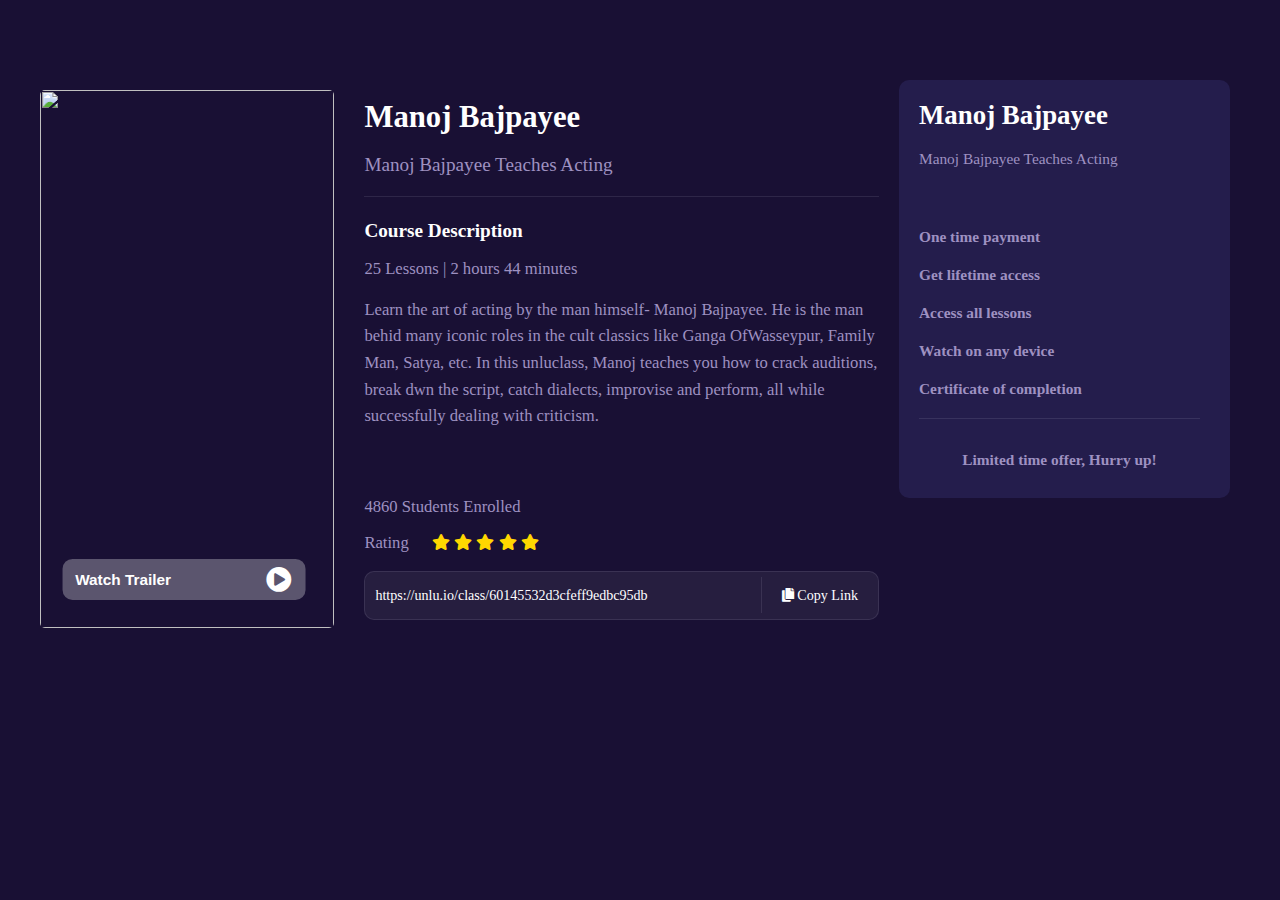
==== unlu.html @ 0d5e17b6 "merged" ====
<!DOCTYPE html>
<html lang="en">
<head>
    <meta charset="UTF-8">
    <meta http-equiv="X-UA-Compatible" content="IE=edge">
    <meta name="viewport" content="width=device-width, initial-scale=1.0">
    <title>Document</title>
    <link rel="stylesheet" href="https://cdnjs.cloudflare.com/ajax/libs/font-awesome/5.15.3/css/all.min.css">
    <link rel="stylesheet" href="./style1.css">
</head>
<body>
    <section class="unlu-main">
        <div class="unlu-container">
            <div class="unlu-img">
                <img src="https://d2sbanhm648peq.cloudfront.net/450x600/thumbnails/s1manojbajpayee01/manoj_bajpayee_class_thumbnail_3-4.jpg" alt="">
                <div class="unlu-btn">
                    <button>Watch Trailer</button>
                    <i class="fas fa-play-circle"></i>
                </div>
            </div>
            <div class="unlu-text">
                <div class="unlu-header">
                    <h1>Manoj Bajpayee</h1>
                    <p>Manoj Bajpayee Teaches Acting</p>
                    <div class="unlu-feat dnone">
                        <div class="feat1">
                            <p>One time payment</p>
                            <p>Get lifetime access</p>
                        </div>
                        <div class="feat1">
                            <p>Access all lessons</p>
                            <p>Certificate of completion</p>
                        </div>
                    </div>
                </div>
                <div class="unlu-course">
                    <div class="unlu-rating dnone">
                        <p>4860 Students Enrolled</p>
                        <p class="rating">Rating 
                            <span>
                                <i class="fas fa-star"></i>
                                <i class="fas fa-star"></i>
                                <i class="fas fa-star"></i>
                                <i class="fas fa-star"></i>
                                <i class="fas fa-star"></i>
                            </span>
                        </p>
                    
                        <div class="unlu-url">
                            <a href="https://unlu.io/class/60145532d3cfeff9edbc95db">Share this course</a>
                            <a>
                            <span><i class="fas fa-copy"></i>
                                <i class="fas fa-share-alt"></i>
                            </span>
                            </a>
                        </div>
                    </div>
                    <div class="course-part">
                        <h3>Course Description</h3>
                        <p class="unlu-less">25 Lessons | 2 hours 44 minutes</p>
                        <p>Learn the art of acting by the man himself- Manoj Bajpayee. He is the man behid many iconic roles in the cult classics like Ganga OfWasseypur, Family Man, Satya, etc. In this unluclass, Manoj teaches you how to crack auditions, break dwn the script, catch dialects, improvise and perform, all while successfully dealing with criticism.</p>
                    </div>
                    <div class="unlu-rating dn">
                        <p>4860 Students Enrolled</p>
                        <p class="rating">Rating 
                            <span>
                                <i class="fas fa-star"></i>
                                <i class="fas fa-star"></i>
                                <i class="fas fa-star"></i>
                                <i class="fas fa-star"></i>
                                <i class="fas fa-star"></i>
                            </span>
                        </p>
                        <div class="unlu-url">
                            <a href="https://unlu.io/class/60145532d3cfeff9edbc95db">https://unlu.io/class/60145532d3cfeff9edbc95db</a>
                            <a>
                            <span><i class="fas fa-copy"></i>
                                Copy Link
                            </span>
                            </a>
                        </div>
                    </div>
                </div>
            </div>
            <div class="side-about dn">
                <div class="side-text">
                    <div class="side-header">
                        <h1>Manoj Bajpayee</h1>
                        <p>Manoj Bajpayee Teaches Acting</p>
                    </div>
                    <div class="unlu-about">
                        <p>One time payment</p>
                        <p>Get lifetime access</p>
                        <p>Access all lessons</p>
                        <p>Watch on any device</p>
                        <p>Certificate of completion</p>
                    </div>
                </div>
                <div class="unlu-offer">
                    <p>Limited time offer, Hurry up!</p>
                </div>
            </div>
        </div>
    </section>
    <script src="https://cdnjs.cloudflare.com/ajax/libs/font-awesome/5.15.3/js/all.min.js"></script>
</body>
</html>
---- style1.css ----
*{
    margin: 0;
    padding: 0;
}

body{
    background-color: #191034;
    color: #9e91c1;
}

.unlu-container{
    display: flex;
    flex-grow: 1;
    flex-basis: 0;
    padding: 80px 30px;
}

.unlu-img img{
    width: 23vw;
    height: 42vw;
    object-fit: cover;
    border-radius: 5px;
}

.unlu-img{
    padding: 10px 30px 10px 10px;
    position: relative;
    align-items: center;
    justify-content: center;
}

.unlu-text{
    display: flex;
    flex-direction: column;
    padding-top: 20px;
}

.unlu-header{
    padding-bottom: 20px;
    border-bottom: 1px solid rgba(240,234,255,.1);
    margin-bottom: 10px;
}

.unlu-header h1{
    font-size: 2.4vw;
    color: white;
    margin-bottom: 1.5vw;
}

.unlu-header p{
    font-size: 1.5vw;
}

.unlu-course p{
    font-size: 1.3vw;
    margin: 1.1vw 0 .5vw 0;
    line-height: 1.6;
}

.course-part h3{
    margin: 1vw 0 .5vw 0;
    font-size: 1.5vw;
    color: white;
}

.unlu-rating p{
    margin-bottom: -5px;
}

.unlu-rating span{
    margin-left: 1.5vw;
}

.unlu-url{
    color: white;
    font-size: 1.1vw;
    margin-top: 20px;
    background-color: hsla(0,0%,100%,.06);
    border: 1px solid rgba(240,234,255,.1);
    padding: 0 0px 0 10px;
    border-radius: 10px;
    display: flex;
    justify-content: space-between;
}

.unlu-rating{
    margin-top: 5vw;
}

.unlu-rating .fa-star{
    font-size: 1.25vw;
    color: gold;
}

.unlu-url a{
    color: white;
    text-decoration: none;
    margin: 15px 0;
}

.unlu-url span{
    cursor: pointer;
    border-left: 1px solid rgba(240,234,255,.1);
    padding: 10px 20px;
}

.unlu-btn{
    background-color: hsla(0,0%,100%,.29);
    position: absolute;
    top: 78%;
    left: 46%;
    transform: translate(-50%, 100%);
    padding: 0.6vw 1vw;
    border: none;
    width: 65%;
    cursor: pointer;
    border-radius: 10px;
    display: inline-flex;
    justify-content: space-between;
    align-items: center;
}

.unlu-btn button{
    color: white;
    font-weight: 800;
    font-size: 1.2vw;
    background-color: transparent;
    border: none;
}

.unlu-btn .fa-play-circle{
    color: white;
    font-size: 2vw;
}

.dnone{
    display: none;
    
}

.side-about{
    height: fit-content;
    margin: 0 20px ;
    width: 100%;
    background-color: #241d4c;
    padding: 20px 30px 10px 20px;
    border-radius: 10px;
}

.side-header{
    padding-bottom: 20px;
    margin-bottom: 40px;
}

.side-header h1{
    font-size: 2.1vw;
    color: white;
    margin-bottom: 1.5vw;
}

.side-header p{
    font-size: 1.2vw;
}

.unlu-about p{
    margin-bottom: 20px;
    font-size: 1.2vw;
    font-weight: 700;
}

.unlu-about{
    border-bottom: 1px solid rgba(240,234,255,.1);
}

.unlu-offer{
    align-items: center;
    text-align: center;
    margin: 2.5vw 0 1.5vw 0;
    font-size: 1.2vw;
    font-weight: 700;
}

@media screen and (max-width: 700px) {

    .dnone{
        display: block;
    }

    .dn{
        display: none;
    }

    .unlu-container{
        display: flex;
        flex-direction: column;
        align-items: center;
        justify-content: center;
        padding: 80px 0;
    }

    .unlu-img{
        padding: 10px;
    }

    .unlu-img img{
        width: 60vw;
        height: 80vw;
        border-radius: 10px;
        object-fit: cover;
        align-self: center;
    }

    .unlu-text{
        align-items: center;
        justify-content: center;
        text-align: center;
        max-height: none;
        margin-top: -75px;
    }

    .unlu-header h1{
        font-size: 7vw;
        margin-top: 60px;
        color: #fff;
    }

    .unlu-header p{
        font-size: 4vw;
        margin-top: 5px;
    }

    .unlu-header{
        border-bottom: 1px solid rgba(240,234,255,.1);
        width: 100%;
    }

    .unlu-rating{
        align-items: center;
        justify-content: center;
        padding-bottom: 20px;
        border-bottom: 1px solid rgba(240,234,255,.1);
        margin-top: -6px;
    }

    .unlu-rating p{
        font-size: 3.5vw;
        margin-bottom: 3px;
    }

    .unlu-rating span{
        margin-left: 20px;
    }

    .unlu-rating .fa-star{
        font-size: 3.5vw;
        margin-left: 2px;
    }

    .unlu-url{
        align-self: center;
        padding: 0px 0 0 15px;
        font-size: 4vw;
        margin: 10px 20px 0 20px;
    }

    .unlu-url span{
        cursor: pointer;
        border: none;
        color: #9e91c1;
    }

    .unlu-url .fa-copy{
        margin-right: 20px;
    }

    .course-part{
        padding: 20px 40px 20px 30px;
        align-items: center;
        justify-content: center;
        text-align: start;
    }

    .course-part h3{
        font-size: 5vw;
    }

    .course-part p{
        font-size: 3.5vw;
        font-weight: 500;
    }

    .unlu-less{
        padding-bottom: 10px;
    }

    .unlu-btn{
        background-color: hsla(0,0%,100%,.29);
        position: absolute;
        top: 62%;
        left: 50%;
        padding: 4vw 2.5vw;
        border: none;
        width: 80%;
        cursor: pointer;
        border-radius: 10px;
        display: inline-flex;
        justify-content: space-between;
        align-items: center;
    }
    
    .unlu-btn button{
        color: white;
        font-weight: 600;
        font-size: 4vw;
        background-color: transparent;
        border: none;
    }

    .unlu-btn .fa-play-circle{
        font-size: 5.3vw;
    }

    .unlu-feat{
        padding: 6vw 0;
        display: grid;
        grid-template-columns: auto auto;
        width: 100vw;
        justify-content: center;    
    }

    .unlu-feat p{
        color: #fff;
        font-family: CircularStd-Book;
        font-size: 3vw;
        margin: 2vw 3vw;
        display: flex;
    }
    
}
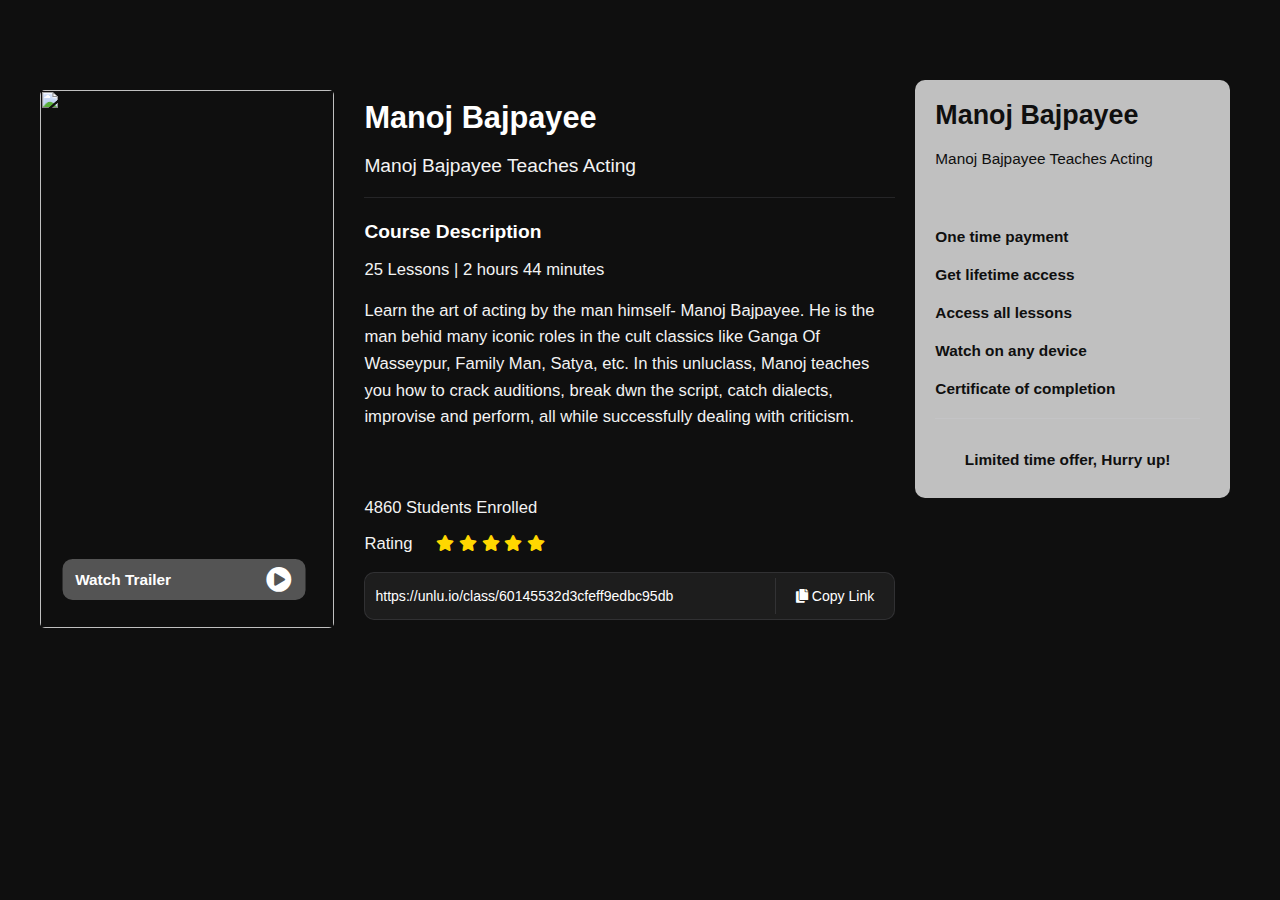
==== commit a84713bb: "Tiny Adjustments to design" ====
--- a/unlu.html
+++ b/unlu.html
@@ -1,107 +1,128 @@
 <!DOCTYPE html>
 <html lang="en">
-<head>
-    <meta charset="UTF-8">
-    <meta http-equiv="X-UA-Compatible" content="IE=edge">
-    <meta name="viewport" content="width=device-width, initial-scale=1.0">
+  <head>
+    <meta charset="UTF-8" />
+    <meta http-equiv="X-UA-Compatible" content="IE=edge" />
+    <meta name="viewport" content="width=device-width, initial-scale=1.0" />
     <title>Document</title>
-    <link rel="stylesheet" href="https://cdnjs.cloudflare.com/ajax/libs/font-awesome/5.15.3/css/all.min.css">
-    <link rel="stylesheet" href="./style1.css">
-</head>
-<body>
+    <link
+      rel="stylesheet"
+      href="https://cdnjs.cloudflare.com/ajax/libs/font-awesome/5.15.3/css/all.min.css"
+    />
+    <link rel="stylesheet" href="./style1.css" />
+  </head>
+  <body>
     <section class="unlu-main">
-        <div class="unlu-container">
-            <div class="unlu-img">
-                <img src="https://d2sbanhm648peq.cloudfront.net/450x600/thumbnails/s1manojbajpayee01/manoj_bajpayee_class_thumbnail_3-4.jpg" alt="">
-                <div class="unlu-btn">
-                    <button>Watch Trailer</button>
-                    <i class="fas fa-play-circle"></i>
-                </div>
+      <div class="unlu-container">
+        <div class="unlu-img">
+          <img
+            src="https://d2sbanhm648peq.cloudfront.net/450x600/thumbnails/s1manojbajpayee01/manoj_bajpayee_class_thumbnail_3-4.jpg"
+            alt=""
+          />
+          <div class="unlu-btn">
+            <button>Watch Trailer</button>
+            <i class="fas fa-play-circle"></i>
+          </div>
+        </div>
+        <div class="unlu-text">
+          <div class="unlu-header">
+            <h1>Manoj Bajpayee</h1>
+            <p>Manoj Bajpayee Teaches Acting</p>
+            <div class="unlu-feat dnone">
+              <div class="feat1">
+                <p>One time payment</p>
+                <p>Get lifetime access</p>
+              </div>
+              <div class="feat1">
+                <p>Access all lessons</p>
+                <p>Certificate of completion</p>
+              </div>
             </div>
-            <div class="unlu-text">
-                <div class="unlu-header">
-                    <h1>Manoj Bajpayee</h1>
-                    <p>Manoj Bajpayee Teaches Acting</p>
-                    <div class="unlu-feat dnone">
-                        <div class="feat1">
-                            <p>One time payment</p>
-                            <p>Get lifetime access</p>
-                        </div>
-                        <div class="feat1">
-                            <p>Access all lessons</p>
-                            <p>Certificate of completion</p>
-                        </div>
-                    </div>
-                </div>
-                <div class="unlu-course">
-                    <div class="unlu-rating dnone">
-                        <p>4860 Students Enrolled</p>
-                        <p class="rating">Rating 
-                            <span>
-                                <i class="fas fa-star"></i>
-                                <i class="fas fa-star"></i>
-                                <i class="fas fa-star"></i>
-                                <i class="fas fa-star"></i>
-                                <i class="fas fa-star"></i>
-                            </span>
-                        </p>
-                    
-                        <div class="unlu-url">
-                            <a href="https://unlu.io/class/60145532d3cfeff9edbc95db">Share this course</a>
-                            <a>
-                            <span><i class="fas fa-copy"></i>
-                                <i class="fas fa-share-alt"></i>
-                            </span>
-                            </a>
-                        </div>
-                    </div>
-                    <div class="course-part">
-                        <h3>Course Description</h3>
-                        <p class="unlu-less">25 Lessons | 2 hours 44 minutes</p>
-                        <p>Learn the art of acting by the man himself- Manoj Bajpayee. He is the man behid many iconic roles in the cult classics like Ganga OfWasseypur, Family Man, Satya, etc. In this unluclass, Manoj teaches you how to crack auditions, break dwn the script, catch dialects, improvise and perform, all while successfully dealing with criticism.</p>
-                    </div>
-                    <div class="unlu-rating dn">
-                        <p>4860 Students Enrolled</p>
-                        <p class="rating">Rating 
-                            <span>
-                                <i class="fas fa-star"></i>
-                                <i class="fas fa-star"></i>
-                                <i class="fas fa-star"></i>
-                                <i class="fas fa-star"></i>
-                                <i class="fas fa-star"></i>
-                            </span>
-                        </p>
-                        <div class="unlu-url">
-                            <a href="https://unlu.io/class/60145532d3cfeff9edbc95db">https://unlu.io/class/60145532d3cfeff9edbc95db</a>
-                            <a>
-                            <span><i class="fas fa-copy"></i>
-                                Copy Link
-                            </span>
-                            </a>
-                        </div>
-                    </div>
-                </div>
+          </div>
+          <div class="unlu-course">
+            <div class="unlu-rating dnone">
+              <p>4860 Students Enrolled</p>
+              <p class="rating">
+                Rating
+                <span>
+                  <i class="fas fa-star"></i>
+                  <i class="fas fa-star"></i>
+                  <i class="fas fa-star"></i>
+                  <i class="fas fa-star"></i>
+                  <i class="fas fa-star"></i>
+                </span>
+              </p>
+
+              <div class="unlu-url">
+                <a href="https://unlu.io/class/60145532d3cfeff9edbc95db"
+                  >Share this course</a
+                >
+                <a>
+                  <span
+                    ><i class="fas fa-copy"></i>
+                    <i class="fas fa-share-alt"></i>
+                  </span>
+                </a>
+              </div>
             </div>
-            <div class="side-about dn">
-                <div class="side-text">
-                    <div class="side-header">
-                        <h1>Manoj Bajpayee</h1>
-                        <p>Manoj Bajpayee Teaches Acting</p>
-                    </div>
-                    <div class="unlu-about">
-                        <p>One time payment</p>
-                        <p>Get lifetime access</p>
-                        <p>Access all lessons</p>
-                        <p>Watch on any device</p>
-                        <p>Certificate of completion</p>
-                    </div>
-                </div>
-                <div class="unlu-offer">
-                    <p>Limited time offer, Hurry up!</p>
-                </div>
+            <div class="course-part">
+              <h3>Course Description</h3>
+              <p class="unlu-less">25 Lessons | 2 hours 44 minutes</p>
+              <p>
+                Learn the art of acting by the man himself- Manoj Bajpayee. He
+                is the man behid many iconic roles in the cult classics like
+                Ganga Of Wasseypur, Family Man, Satya, etc. In this unluclass,
+                Manoj teaches you how to crack auditions, break dwn the script,
+                catch dialects, improvise and perform, all while successfully
+                dealing with criticism.
+              </p>
             </div>
+            <div class="unlu-rating dn">
+              <p>4860 Students Enrolled</p>
+              <p class="rating">
+                Rating
+                <span>
+                  <i class="fas fa-star"></i>
+                  <i class="fas fa-star"></i>
+                  <i class="fas fa-star"></i>
+                  <i class="fas fa-star"></i>
+                  <i class="fas fa-star"></i>
+                </span>
+              </p>
+              <div class="unlu-url">
+                <a href="https://unlu.io/class/60145532d3cfeff9edbc95db"
+                  >https://unlu.io/class/60145532d3cfeff9edbc95db</a
+                >
+                <a>
+                  <span
+                    ><i class="fas fa-copy"></i>
+                    Copy Link
+                  </span>
+                </a>
+              </div>
+            </div>
+          </div>
         </div>
+        <div class="side-about dn" id="side-about-d">
+          <div class="side-text">
+            <div class="side-header">
+              <h1>Manoj Bajpayee</h1>
+              <p>Manoj Bajpayee Teaches Acting</p>
+            </div>
+            <div class="unlu-about">
+              <p>One time payment</p>
+              <p>Get lifetime access</p>
+              <p>Access all lessons</p>
+              <p>Watch on any device</p>
+              <p>Certificate of completion</p>
+            </div>
+          </div>
+          <div class="unlu-offer">
+            <p>Limited time offer, Hurry up!</p>
+          </div>
+        </div>
+      </div>
     </section>
     <script src="https://cdnjs.cloudflare.com/ajax/libs/font-awesome/5.15.3/js/all.min.js"></script>
-</body>
-</html>+  </body>
+</html>
--- a/style1.css
+++ b/style1.css
@@ -1,341 +1,348 @@
-*{
-    margin: 0;
-    padding: 0;
-}
-
-body{
-    background-color: #191034;
-    color: #9e91c1;
-}
-
-.unlu-container{
-    display: flex;
-    flex-grow: 1;
-    flex-basis: 0;
-    padding: 80px 30px;
-}
-
-.unlu-img img{
-    width: 23vw;
-    height: 42vw;
-    object-fit: cover;
-    border-radius: 5px;
-}
-
-.unlu-img{
-    padding: 10px 30px 10px 10px;
-    position: relative;
-    align-items: center;
-    justify-content: center;
-}
-
-.unlu-text{
+* {
+  margin: 0;
+  padding: 0;
+}
+
+body {
+  background-color: rgb(15, 15, 15);
+  color: #f3f3f3;
+  font-family: sans-serif;
+}
+
+.unlu-container {
+  display: flex;
+  flex-grow: 1;
+  flex-basis: 0;
+  padding: 80px 30px;
+}
+
+.unlu-img img {
+  width: 23vw;
+  height: 42vw;
+  object-fit: cover;
+  border-radius: 5px;
+}
+
+.unlu-img {
+  padding: 10px 30px 10px 10px;
+  position: relative;
+  align-items: center;
+  justify-content: center;
+}
+
+.unlu-text {
+  display: flex;
+  flex-direction: column;
+  padding-top: 20px;
+}
+
+.unlu-header {
+  padding-bottom: 20px;
+  border-bottom: 1px solid rgba(240, 234, 255, 0.1);
+  margin-bottom: 10px;
+}
+
+.unlu-header h1 {
+  font-size: 2.4vw;
+  color: white;
+  margin-bottom: 1.5vw;
+}
+
+.unlu-header p {
+  font-size: 1.5vw;
+}
+
+.unlu-course p {
+  font-size: 1.3vw;
+  margin: 1.1vw 0 0.5vw 0;
+  line-height: 1.6;
+}
+
+.course-part h3 {
+  margin: 1vw 0 0.5vw 0;
+  font-size: 1.5vw;
+  color: white;
+}
+
+.unlu-rating p {
+  margin-bottom: -5px;
+}
+
+.unlu-rating span {
+  margin-left: 1.5vw;
+}
+
+.unlu-url {
+  color: white;
+  font-size: 1.1vw;
+  margin-top: 20px;
+  background-color: hsla(0, 0%, 100%, 0.06);
+  border: 1px solid rgba(240, 234, 255, 0.1);
+  padding: 0 0px 0 10px;
+  border-radius: 10px;
+  display: flex;
+  justify-content: space-between;
+}
+
+.unlu-rating {
+  margin-top: 5vw;
+}
+
+.unlu-rating .fa-star {
+  font-size: 1.25vw;
+  color: gold;
+}
+
+.unlu-url a {
+  color: white;
+  text-decoration: none;
+  margin: 15px 0;
+}
+
+.unlu-url span {
+  cursor: pointer;
+  border-left: 1px solid rgba(240, 234, 255, 0.1);
+  padding: 10px 20px;
+}
+
+.unlu-btn {
+  background-color: hsla(0, 0%, 100%, 0.29);
+  position: absolute;
+  top: 78%;
+  left: 46%;
+  transform: translate(-50%, 100%);
+  padding: 0.6vw 1vw;
+  border: none;
+  width: 65%;
+  cursor: pointer;
+  border-radius: 10px;
+  display: inline-flex;
+  justify-content: space-between;
+  align-items: center;
+}
+
+.unlu-btn button {
+  color: white;
+  font-weight: 800;
+  font-size: 1.2vw;
+  background-color: transparent;
+  border: none;
+}
+
+.unlu-btn .fa-play-circle {
+  color: white;
+  font-size: 2vw;
+}
+
+.dnone {
+  display: none;
+}
+
+.side-about {
+  height: fit-content;
+  margin: 0 20px;
+  width: 100%;
+  background-color: #241d4c;
+  padding: 20px 30px 10px 20px;
+  border-radius: 10px;
+}
+
+.side-header {
+  padding-bottom: 20px;
+  margin-bottom: 40px;
+}
+
+.side-header h1 {
+  font-size: 2.1vw;
+  color: white;
+  margin-bottom: 1.5vw;
+}
+
+.side-header p {
+  font-size: 1.2vw;
+}
+
+.unlu-about p {
+  margin-bottom: 20px;
+  font-size: 1.2vw;
+  font-weight: 700;
+}
+
+.unlu-about {
+  border-bottom: 1px solid rgba(240, 234, 255, 0.1);
+}
+
+.unlu-offer {
+  align-items: center;
+  text-align: center;
+  margin: 2.5vw 0 1.5vw 0;
+  font-size: 1.2vw;
+  font-weight: 700;
+}
+
+@media screen and (max-width: 700px) {
+  .dnone {
+    display: block;
+  }
+
+  .dn {
+    display: none;
+  }
+
+  .unlu-container {
     display: flex;
     flex-direction: column;
-    padding-top: 20px;
-}
-
-.unlu-header{
+    align-items: center;
+    justify-content: center;
+    padding: 80px 0;
+  }
+
+  .unlu-img {
+    padding: 10px;
+  }
+
+  .unlu-img img {
+    width: 60vw;
+    height: 80vw;
+    border-radius: 10px;
+    object-fit: cover;
+    align-self: center;
+  }
+
+  .unlu-text {
+    align-items: center;
+    justify-content: center;
+    text-align: center;
+    max-height: none;
+    margin-top: -75px;
+  }
+
+  .unlu-header h1 {
+    font-size: 7vw;
+    margin-top: 60px;
+    color: #fff;
+  }
+
+  .unlu-header p {
+    font-size: 4vw;
+    margin-top: 5px;
+  }
+
+  .unlu-header {
+    border-bottom: 1px solid rgba(240, 234, 255, 0.1);
+    width: 100%;
+  }
+
+  .unlu-rating {
+    align-items: center;
+    justify-content: center;
     padding-bottom: 20px;
-    border-bottom: 1px solid rgba(240,234,255,.1);
-    margin-bottom: 10px;
-}
-
-.unlu-header h1{
-    font-size: 2.4vw;
-    color: white;
-    margin-bottom: 1.5vw;
-}
-
-.unlu-header p{
-    font-size: 1.5vw;
-}
-
-.unlu-course p{
-    font-size: 1.3vw;
-    margin: 1.1vw 0 .5vw 0;
-    line-height: 1.6;
-}
-
-.course-part h3{
-    margin: 1vw 0 .5vw 0;
-    font-size: 1.5vw;
-    color: white;
-}
-
-.unlu-rating p{
-    margin-bottom: -5px;
-}
-
-.unlu-rating span{
-    margin-left: 1.5vw;
-}
-
-.unlu-url{
-    color: white;
-    font-size: 1.1vw;
-    margin-top: 20px;
-    background-color: hsla(0,0%,100%,.06);
-    border: 1px solid rgba(240,234,255,.1);
-    padding: 0 0px 0 10px;
-    border-radius: 10px;
-    display: flex;
-    justify-content: space-between;
-}
-
-.unlu-rating{
-    margin-top: 5vw;
-}
-
-.unlu-rating .fa-star{
-    font-size: 1.25vw;
-    color: gold;
-}
-
-.unlu-url a{
-    color: white;
-    text-decoration: none;
-    margin: 15px 0;
-}
-
-.unlu-url span{
+    border-bottom: 1px solid rgba(240, 234, 255, 0.1);
+    margin-top: -6px;
+  }
+
+  .unlu-rating p {
+    font-size: 3.5vw;
+    margin-bottom: 3px;
+  }
+
+  .unlu-rating span {
+    margin-left: 20px;
+  }
+
+  .unlu-rating .fa-star {
+    font-size: 3.5vw;
+    margin-left: 2px;
+  }
+
+  .unlu-url {
+    align-self: center;
+    padding: 0px 0 0 15px;
+    font-size: 4vw;
+    margin: 10px 20px 0 20px;
+  }
+
+  .unlu-url span {
     cursor: pointer;
-    border-left: 1px solid rgba(240,234,255,.1);
-    padding: 10px 20px;
-}
-
-.unlu-btn{
-    background-color: hsla(0,0%,100%,.29);
+    border: none;
+    /* color: #9e91c1; */
+    color: #f3f3f3;
+  }
+
+  .unlu-url .fa-copy {
+    margin-right: 20px;
+  }
+
+  .course-part {
+    padding: 20px 40px 20px 30px;
+    align-items: center;
+    justify-content: center;
+    text-align: start;
+  }
+
+  .course-part h3 {
+    font-size: 5vw;
+  }
+
+  .course-part p {
+    font-size: 3.5vw;
+    font-weight: 500;
+  }
+
+  .unlu-less {
+    padding-bottom: 10px;
+  }
+
+  .unlu-btn {
+    background-color: hsla(0, 0%, 100%, 0.29);
     position: absolute;
-    top: 78%;
-    left: 46%;
-    transform: translate(-50%, 100%);
-    padding: 0.6vw 1vw;
+    top: 62%;
+    left: 50%;
+    padding: 4vw 2.5vw;
     border: none;
-    width: 65%;
+    width: 80%;
     cursor: pointer;
     border-radius: 10px;
     display: inline-flex;
     justify-content: space-between;
     align-items: center;
-}
-
-.unlu-btn button{
+  }
+
+  .unlu-btn button {
     color: white;
-    font-weight: 800;
-    font-size: 1.2vw;
+    font-weight: 600;
+    font-size: 4vw;
     background-color: transparent;
     border: none;
-}
-
-.unlu-btn .fa-play-circle{
-    color: white;
-    font-size: 2vw;
-}
-
-.dnone{
-    display: none;
-    
-}
-
-.side-about{
-    height: fit-content;
-    margin: 0 20px ;
-    width: 100%;
-    background-color: #241d4c;
-    padding: 20px 30px 10px 20px;
-    border-radius: 10px;
-}
-
-.side-header{
-    padding-bottom: 20px;
-    margin-bottom: 40px;
-}
-
-.side-header h1{
-    font-size: 2.1vw;
-    color: white;
-    margin-bottom: 1.5vw;
-}
-
-.side-header p{
-    font-size: 1.2vw;
-}
-
-.unlu-about p{
-    margin-bottom: 20px;
-    font-size: 1.2vw;
-    font-weight: 700;
-}
-
-.unlu-about{
-    border-bottom: 1px solid rgba(240,234,255,.1);
-}
-
-.unlu-offer{
-    align-items: center;
-    text-align: center;
-    margin: 2.5vw 0 1.5vw 0;
-    font-size: 1.2vw;
-    font-weight: 700;
-}
-
-@media screen and (max-width: 700px) {
-
-    .dnone{
-        display: block;
-    }
-
-    .dn{
-        display: none;
-    }
-
-    .unlu-container{
-        display: flex;
-        flex-direction: column;
-        align-items: center;
-        justify-content: center;
-        padding: 80px 0;
-    }
-
-    .unlu-img{
-        padding: 10px;
-    }
-
-    .unlu-img img{
-        width: 60vw;
-        height: 80vw;
-        border-radius: 10px;
-        object-fit: cover;
-        align-self: center;
-    }
-
-    .unlu-text{
-        align-items: center;
-        justify-content: center;
-        text-align: center;
-        max-height: none;
-        margin-top: -75px;
-    }
-
-    .unlu-header h1{
-        font-size: 7vw;
-        margin-top: 60px;
-        color: #fff;
-    }
-
-    .unlu-header p{
-        font-size: 4vw;
-        margin-top: 5px;
-    }
-
-    .unlu-header{
-        border-bottom: 1px solid rgba(240,234,255,.1);
-        width: 100%;
-    }
-
-    .unlu-rating{
-        align-items: center;
-        justify-content: center;
-        padding-bottom: 20px;
-        border-bottom: 1px solid rgba(240,234,255,.1);
-        margin-top: -6px;
-    }
-
-    .unlu-rating p{
-        font-size: 3.5vw;
-        margin-bottom: 3px;
-    }
-
-    .unlu-rating span{
-        margin-left: 20px;
-    }
-
-    .unlu-rating .fa-star{
-        font-size: 3.5vw;
-        margin-left: 2px;
-    }
-
-    .unlu-url{
-        align-self: center;
-        padding: 0px 0 0 15px;
-        font-size: 4vw;
-        margin: 10px 20px 0 20px;
-    }
-
-    .unlu-url span{
-        cursor: pointer;
-        border: none;
-        color: #9e91c1;
-    }
-
-    .unlu-url .fa-copy{
-        margin-right: 20px;
-    }
-
-    .course-part{
-        padding: 20px 40px 20px 30px;
-        align-items: center;
-        justify-content: center;
-        text-align: start;
-    }
-
-    .course-part h3{
-        font-size: 5vw;
-    }
-
-    .course-part p{
-        font-size: 3.5vw;
-        font-weight: 500;
-    }
-
-    .unlu-less{
-        padding-bottom: 10px;
-    }
-
-    .unlu-btn{
-        background-color: hsla(0,0%,100%,.29);
-        position: absolute;
-        top: 62%;
-        left: 50%;
-        padding: 4vw 2.5vw;
-        border: none;
-        width: 80%;
-        cursor: pointer;
-        border-radius: 10px;
-        display: inline-flex;
-        justify-content: space-between;
-        align-items: center;
-    }
-    
-    .unlu-btn button{
-        color: white;
-        font-weight: 600;
-        font-size: 4vw;
-        background-color: transparent;
-        border: none;
-    }
-
-    .unlu-btn .fa-play-circle{
-        font-size: 5.3vw;
-    }
-
-    .unlu-feat{
-        padding: 6vw 0;
-        display: grid;
-        grid-template-columns: auto auto;
-        width: 100vw;
-        justify-content: center;    
-    }
-
-    .unlu-feat p{
-        color: #fff;
-        font-family: CircularStd-Book;
-        font-size: 3vw;
-        margin: 2vw 3vw;
-        display: flex;
-    }
-    
-}
-
-
+  }
+
+  .unlu-btn .fa-play-circle {
+    font-size: 5.3vw;
+  }
+
+  .unlu-feat {
+    padding: 6vw 0;
+    display: grid;
+    grid-template-columns: auto auto;
+    width: 100vw;
+    justify-content: center;
+  }
+
+  .unlu-feat p {
+    color: #fff;
+    font-family: CircularStd-Book;
+    font-size: 3vw;
+    margin: 2vw 3vw;
+    display: flex;
+  }
+}
+
+/* style addded by dma */
+#side-about-d {
+  background-color: silver;
+  color: rgb(15, 15, 15);
+}
+
+.side-header h1 {
+  color: rgb(15, 15, 15);
+}
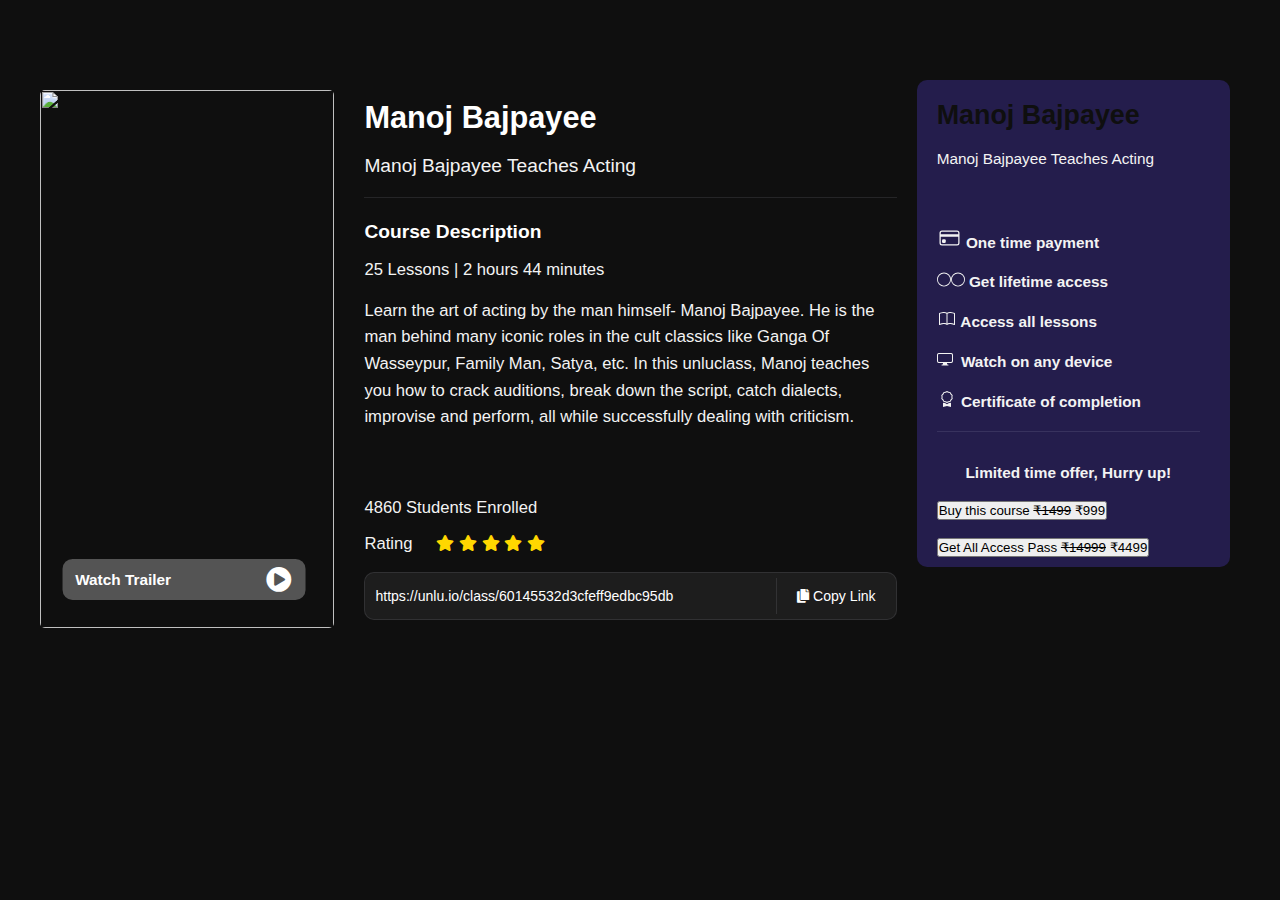
==== commit c5c650b7: "Update unlu.html" ====
--- a/unlu.html
+++ b/unlu.html
@@ -1,128 +1,146 @@
 <!DOCTYPE html>
 <html lang="en">
-  <head>
-    <meta charset="UTF-8" />
-    <meta http-equiv="X-UA-Compatible" content="IE=edge" />
-    <meta name="viewport" content="width=device-width, initial-scale=1.0" />
-    <title>Document</title>
-    <link
-      rel="stylesheet"
-      href="https://cdnjs.cloudflare.com/ajax/libs/font-awesome/5.15.3/css/all.min.css"
-    />
-    <link rel="stylesheet" href="./style1.css" />
-  </head>
-  <body>
-    <section class="unlu-main">
-      <div class="unlu-container">
-        <div class="unlu-img">
-          <img
-            src="https://d2sbanhm648peq.cloudfront.net/450x600/thumbnails/s1manojbajpayee01/manoj_bajpayee_class_thumbnail_3-4.jpg"
-            alt=""
-          />
-          <div class="unlu-btn">
-            <button>Watch Trailer</button>
-            <i class="fas fa-play-circle"></i>
-          </div>
-        </div>
-        <div class="unlu-text">
-          <div class="unlu-header">
-            <h1>Manoj Bajpayee</h1>
-            <p>Manoj Bajpayee Teaches Acting</p>
-            <div class="unlu-feat dnone">
-              <div class="feat1">
-                <p>One time payment</p>
-                <p>Get lifetime access</p>
-              </div>
-              <div class="feat1">
-                <p>Access all lessons</p>
-                <p>Certificate of completion</p>
-              </div>
+
+    <head>
+        <meta charset="UTF-8">
+        <meta http-equiv="X-UA-Compatible" content="IE=edge">
+        <meta name="viewport" content="width=device-width, initial-scale=1.0">
+        <title>Document</title>
+        <link rel="stylesheet" href="https://cdnjs.cloudflare.com/ajax/libs/font-awesome/5.15.3/css/all.min.css">
+        <link rel="stylesheet" href="style1.css">
+    </head>
+
+    <body>
+        <section class="unlu-main">
+            <div class="unlu-container">
+                <div class="unlu-img">
+                    <img src="https://d2sbanhm648peq.cloudfront.net/450x600/thumbnails/s1manojbajpayee01/manoj_bajpayee_class_thumbnail_3-4.jpg"
+                        alt="">
+                    <div class="unlu-btn">
+                        <button>Watch Trailer</button>
+                        <i class="fas fa-play-circle"></i>
+                    </div>
+                </div>
+                <div class="unlu-text">
+                    <div class="unlu-header">
+                        <h1>Manoj Bajpayee</h1>
+                        <p>Manoj Bajpayee Teaches Acting</p>
+                        <div class="unlu-feat dnone">
+                            <div class="feat1">
+                                <p>One time payment</p>
+                                <p>Get lifetime access</p>
+                            </div>
+                            <div class="feat1">
+                                <p>Access all lessons</p>
+                                <p>Certificate of completion</p>
+                            </div>
+                        </div>
+                    </div>
+                    <div class="unlu-course">
+                        <div class="unlu-rating dnone">
+                            <p>4860 Students Enrolled</p>
+                            <p class="rating">Rating
+                                <span>
+                                    <i class="fas fa-star"></i>
+                                    <i class="fas fa-star"></i>
+                                    <i class="fas fa-star"></i>
+                                    <i class="fas fa-star"></i>
+                                    <i class="fas fa-star"></i>
+                                </span>
+                            </p>
+
+                            <div class="unlu-url">
+                                <a href="https://unlu.io/class/60145532d3cfeff9edbc95db">Share this course</a>
+                                <a>
+                                    <span><i class="fas fa-copy"></i>
+                                        <i class="fas fa-share-alt"></i>
+                                    </span>
+                                </a>
+                            </div>
+                        </div>
+                        <div class="course-part">
+                            <h3>Course Description</h3>
+                            <p class="unlu-less">25 Lessons | 2 hours 44 minutes</p>
+                            <p>Learn the art of acting by the man himself- Manoj Bajpayee. He is the man behind many
+                                iconic roles in the cult classics like Ganga Of Wasseypur, Family Man, Satya, etc. In
+                                this unluclass, Manoj teaches you how to crack auditions, break down the script, catch
+                                dialects, improvise and perform, all while successfully dealing with criticism.</p>
+                        </div>
+                        <div class="unlu-rating dn">
+                            <p>4860 Students Enrolled</p>
+                            <p class="rating">Rating
+                                <span>
+                                    <i class="fas fa-star"></i>
+                                    <i class="fas fa-star"></i>
+                                    <i class="fas fa-star"></i>
+                                    <i class="fas fa-star"></i>
+                                    <i class="fas fa-star"></i>
+                                </span>
+                            </p>
+                            <div class="unlu-url">
+                                <a
+                                    href="https://unlu.io/class/60145532d3cfeff9edbc95db">https://unlu.io/class/60145532d3cfeff9edbc95db</a>
+                                <a>
+                                    <span><i class="fas fa-copy"></i>
+                                        Copy Link
+                                    </span>
+                                </a>
+                            </div>
+                        </div>
+                    </div>
+                </div>
+                <div class="side-about dn">
+                    <div class="side-text">
+                        <div class="side-header">
+                            <h1>Manoj Bajpayee</h1>
+                            <p>Manoj Bajpayee Teaches Acting</p>
+                        </div>
+                        <div class="unlu-about">
+                            <p><svg xmlns="http://www.w3.org/2000/svg" width="25" height="20" fill="currentColor"
+                                    class="bi bi-credit-card" viewBox="0 0 16 16">
+                                    <path
+                                        d="M0 4a2 2 0 0 1 2-2h12a2 2 0 0 1 2 2v8a2 2 0 0 1-2 2H2a2 2 0 0 1-2-2V4zm2-1a1 1 0 0 0-1 1v1h14V4a1 1 0 0 0-1-1H2zm13 4H1v5a1 1 0 0 0 1 1h12a1 1 0 0 0 1-1V7z" />
+                                    <path d="M2 10a1 1 0 0 1 1-1h1a1 1 0 0 1 1 1v1a1 1 0 0 1-1 1H3a1 1 0 0 1-1-1v-1z" />
+                                </svg> One time payment</p>
+                            <p><svg xmlns="http://www.w3.org/2000/svg" width="14" height="15" fill="currentColor"
+                                    class="bi bi-circle" viewBox="0 0 16 16">
+                                    <path d="M8 15A7 7 0 1 1 8 1a7 7 0 0 1 0 14zm0 1A8 8 0 1 0 8 0a8 8 0 0 0 0 16z" />
+                                </svg><svg xmlns="http://www.w3.org/2000/svg" width="14" height="15" fill="currentColor"
+                                    class="bi bi-circle" viewBox="0 0 16 16">
+                                    <path d="M8 15A7 7 0 1 1 8 1a7 7 0 0 1 0 14zm0 1A8 8 0 1 0 8 0a8 8 0 0 0 0 16z" />
+                                </svg> Get lifetime access</p>
+                            <p> <svg xmlns="http://www.w3.org/2000/svg" width="20" height="16" fill="currentColor"
+                                    class="bi bi-book" viewBox="0 0 16 16">
+                                    <path
+                                        d="M1 2.828c.885-.37 2.154-.769 3.388-.893 1.33-.134 2.458.063 3.112.752v9.746c-.935-.53-2.12-.603-3.213-.493-1.18.12-2.37.461-3.287.811V2.828zm7.5-.141c.654-.689 1.782-.886 3.112-.752 1.234.124 2.503.523 3.388.893v9.923c-.918-.35-2.107-.692-3.287-.81-1.094-.111-2.278-.039-3.213.492V2.687zM8 1.783C7.015.936 5.587.81 4.287.94c-1.514.153-3.042.672-3.994 1.105A.5.5 0 0 0 0 2.5v11a.5.5 0 0 0 .707.455c.882-.4 2.303-.881 3.68-1.02 1.409-.142 2.59.087 3.223.877a.5.5 0 0 0 .78 0c.633-.79 1.814-1.019 3.222-.877 1.378.139 2.8.62 3.681 1.02A.5.5 0 0 0 16 13.5v-11a.5.5 0 0 0-.293-.455c-.952-.433-2.48-.952-3.994-1.105C10.413.809 8.985.936 8 1.783z" />
+                                </svg> Access all lessons</p>
+                            <p> <svg xmlns="http://www.w3.org/2000/svg" width="20" height="16" fill="currentColor"
+                                    class="bi bi-display" viewBox="0 0 20 16">
+                                    <path
+                                        d="M0 4s0-2 2-2h12s2 0 2 2v6s0 2-2 2h-4c0 .667.083 1.167.25 1.5H11a.5.5 0 0 1 0 1H5a.5.5 0 0 1 0-1h.75c.167-.333.25-.833.25-1.5H2s-2 0-2-2V4zm1.398-.855a.758.758 0 0 0-.254.302A1.46 1.46 0 0 0 1 4.01V10c0 .325.078.502.145.602.07.105.17.188.302.254a1.464 1.464 0 0 0 .538.143L2.01 11H14c.325 0 .502-.078.602-.145a.758.758 0 0 0 .254-.302 1.464 1.464 0 0 0 .143-.538L15 9.99V4c0-.325-.078-.502-.145-.602a.757.757 0 0 0-.302-.254A1.46 1.46 0 0 0 13.99 3H2c-.325 0-.502.078-.602.145z" />
+                                </svg> Watch on any device</p>
+                            <p><svg xmlns="http://www.w3.org/2000/svg" width="20" height="16" fill="currentColor"
+                                    class="bi bi-award" viewBox="0 0 16 16">
+                                    <path
+                                        d="M9.669.864 8 0 6.331.864l-1.858.282-.842 1.68-1.337 1.32L2.6 6l-.306 1.854 1.337 1.32.842 1.68 1.858.282L8 12l1.669-.864 1.858-.282.842-1.68 1.337-1.32L13.4 6l.306-1.854-1.337-1.32-.842-1.68L9.669.864zm1.196 1.193.684 1.365 1.086 1.072L12.387 6l.248 1.506-1.086 1.072-.684 1.365-1.51.229L8 10.874l-1.355-.702-1.51-.229-.684-1.365-1.086-1.072L3.614 6l-.25-1.506 1.087-1.072.684-1.365 1.51-.229L8 1.126l1.356.702 1.509.229z" />
+                                    <path d="M4 11.794V16l4-1 4 1v-4.206l-2.018.306L8 13.126 6.018 12.1 4 11.794z" />
+                                </svg> Certificate of completion</p>
+                        </div>
+                    </div>
+                    <div class="unlu-offer">
+                        <p>Limited time offer, Hurry up!</p>
+                    </div>
+                    <div class="unlu-btn-1">
+                        <button class="unlu-button1">Buy this course <s>₹1499</s> ₹999</button>
+                    </div> <br>
+                    <div class="unlu-btn-2">
+                        <button class="unlu-button2">Get All Access Pass <s>₹14999</s>
+                            ₹4499</button>
+                    </div>
+                </div>
             </div>
-          </div>
-          <div class="unlu-course">
-            <div class="unlu-rating dnone">
-              <p>4860 Students Enrolled</p>
-              <p class="rating">
-                Rating
-                <span>
-                  <i class="fas fa-star"></i>
-                  <i class="fas fa-star"></i>
-                  <i class="fas fa-star"></i>
-                  <i class="fas fa-star"></i>
-                  <i class="fas fa-star"></i>
-                </span>
-              </p>
+        </section>
+        <script src="https://cdnjs.cloudflare.com/ajax/libs/font-awesome/5.15.3/js/all.min.js"></script>
+    </body>
 
-              <div class="unlu-url">
-                <a href="https://unlu.io/class/60145532d3cfeff9edbc95db"
-                  >Share this course</a
-                >
-                <a>
-                  <span
-                    ><i class="fas fa-copy"></i>
-                    <i class="fas fa-share-alt"></i>
-                  </span>
-                </a>
-              </div>
-            </div>
-            <div class="course-part">
-              <h3>Course Description</h3>
-              <p class="unlu-less">25 Lessons | 2 hours 44 minutes</p>
-              <p>
-                Learn the art of acting by the man himself- Manoj Bajpayee. He
-                is the man behid many iconic roles in the cult classics like
-                Ganga Of Wasseypur, Family Man, Satya, etc. In this unluclass,
-                Manoj teaches you how to crack auditions, break dwn the script,
-                catch dialects, improvise and perform, all while successfully
-                dealing with criticism.
-              </p>
-            </div>
-            <div class="unlu-rating dn">
-              <p>4860 Students Enrolled</p>
-              <p class="rating">
-                Rating
-                <span>
-                  <i class="fas fa-star"></i>
-                  <i class="fas fa-star"></i>
-                  <i class="fas fa-star"></i>
-                  <i class="fas fa-star"></i>
-                  <i class="fas fa-star"></i>
-                </span>
-              </p>
-              <div class="unlu-url">
-                <a href="https://unlu.io/class/60145532d3cfeff9edbc95db"
-                  >https://unlu.io/class/60145532d3cfeff9edbc95db</a
-                >
-                <a>
-                  <span
-                    ><i class="fas fa-copy"></i>
-                    Copy Link
-                  </span>
-                </a>
-              </div>
-            </div>
-          </div>
-        </div>
-        <div class="side-about dn" id="side-about-d">
-          <div class="side-text">
-            <div class="side-header">
-              <h1>Manoj Bajpayee</h1>
-              <p>Manoj Bajpayee Teaches Acting</p>
-            </div>
-            <div class="unlu-about">
-              <p>One time payment</p>
-              <p>Get lifetime access</p>
-              <p>Access all lessons</p>
-              <p>Watch on any device</p>
-              <p>Certificate of completion</p>
-            </div>
-          </div>
-          <div class="unlu-offer">
-            <p>Limited time offer, Hurry up!</p>
-          </div>
-        </div>
-      </div>
-    </section>
-    <script src="https://cdnjs.cloudflare.com/ajax/libs/font-awesome/5.15.3/js/all.min.js"></script>
-  </body>
 </html>
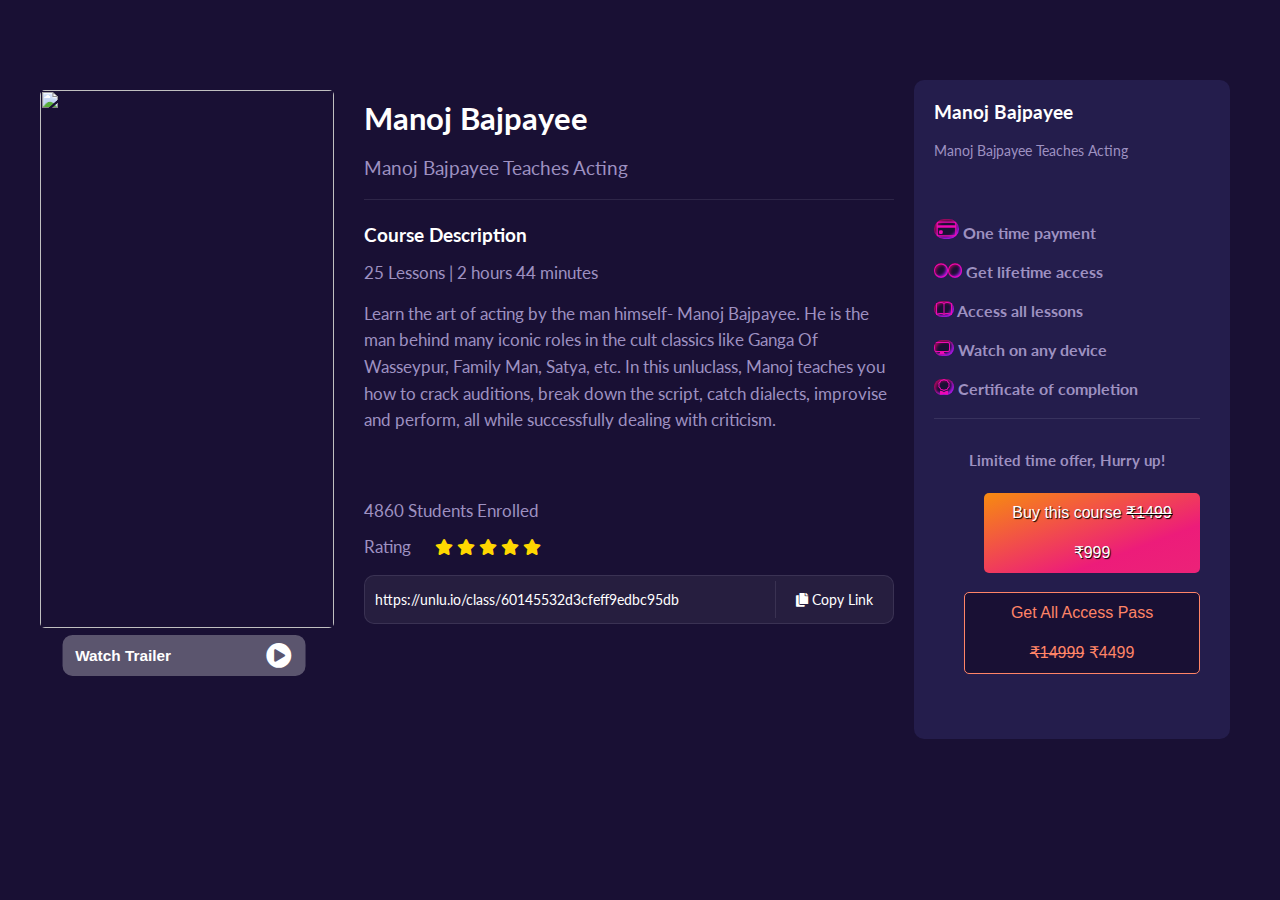
==== commit b513b0dd: "Update unlu.html" ====
--- a/unlu.html
+++ b/unlu.html
@@ -66,6 +66,12 @@
                                 this unluclass, Manoj teaches you how to crack auditions, break down the script, catch
                                 dialects, improvise and perform, all while successfully dealing with criticism.</p>
                         </div>
+                        
+                        <div class="unlu-btn-1-mob dnone">
+                            <button class="unlu-button1">Buy this course <s>1499</s> 999 </button>
+                        </div>
+                        
+                        
                         <div class="unlu-rating dn">
                             <p>4860 Students Enrolled</p>
                             <p class="rating">Rating
--- a/style1.css
+++ b/style1.css
@@ -1,348 +1,390 @@
-* {
-  margin: 0;
-  padding: 0;
-}
-
-body {
-  background-color: rgb(15, 15, 15);
-  color: #f3f3f3;
-  font-family: sans-serif;
-}
-
-.unlu-container {
-  display: flex;
-  flex-grow: 1;
-  flex-basis: 0;
-  padding: 80px 30px;
-}
-
-.unlu-img img {
-  width: 23vw;
-  height: 42vw;
-  object-fit: cover;
-  border-radius: 5px;
-}
-
-.unlu-img {
-  padding: 10px 30px 10px 10px;
-  position: relative;
-  align-items: center;
-  justify-content: center;
-}
-
-.unlu-text {
-  display: flex;
-  flex-direction: column;
-  padding-top: 20px;
-}
-
-.unlu-header {
-  padding-bottom: 20px;
-  border-bottom: 1px solid rgba(240, 234, 255, 0.1);
-  margin-bottom: 10px;
-}
-
-.unlu-header h1 {
-  font-size: 2.4vw;
-  color: white;
-  margin-bottom: 1.5vw;
-}
-
-.unlu-header p {
-  font-size: 1.5vw;
-}
-
-.unlu-course p {
-  font-size: 1.3vw;
-  margin: 1.1vw 0 0.5vw 0;
-  line-height: 1.6;
-}
-
-.course-part h3 {
-  margin: 1vw 0 0.5vw 0;
-  font-size: 1.5vw;
-  color: white;
-}
-
-.unlu-rating p {
-  margin-bottom: -5px;
-}
-
-.unlu-rating span {
-  margin-left: 1.5vw;
-}
-
-.unlu-url {
-  color: white;
-  font-size: 1.1vw;
-  margin-top: 20px;
-  background-color: hsla(0, 0%, 100%, 0.06);
-  border: 1px solid rgba(240, 234, 255, 0.1);
-  padding: 0 0px 0 10px;
-  border-radius: 10px;
-  display: flex;
-  justify-content: space-between;
-}
-
-.unlu-rating {
-  margin-top: 5vw;
-}
-
-.unlu-rating .fa-star {
-  font-size: 1.25vw;
-  color: gold;
-}
-
-.unlu-url a {
-  color: white;
-  text-decoration: none;
-  margin: 15px 0;
-}
-
-.unlu-url span {
-  cursor: pointer;
-  border-left: 1px solid rgba(240, 234, 255, 0.1);
-  padding: 10px 20px;
-}
-
-.unlu-btn {
-  background-color: hsla(0, 0%, 100%, 0.29);
-  position: absolute;
-  top: 78%;
-  left: 46%;
-  transform: translate(-50%, 100%);
-  padding: 0.6vw 1vw;
-  border: none;
-  width: 65%;
-  cursor: pointer;
-  border-radius: 10px;
-  display: inline-flex;
-  justify-content: space-between;
-  align-items: center;
-}
-
-.unlu-btn button {
-  color: white;
-  font-weight: 800;
-  font-size: 1.2vw;
-  background-color: transparent;
-  border: none;
-}
-
-.unlu-btn .fa-play-circle {
-  color: white;
-  font-size: 2vw;
-}
-
-.dnone {
-  display: none;
-}
-
-.side-about {
-  height: fit-content;
-  margin: 0 20px;
-  width: 100%;
-  background-color: #241d4c;
-  padding: 20px 30px 10px 20px;
-  border-radius: 10px;
-}
-
-.side-header {
-  padding-bottom: 20px;
-  margin-bottom: 40px;
-}
-
-.side-header h1 {
-  font-size: 2.1vw;
-  color: white;
-  margin-bottom: 1.5vw;
-}
-
-.side-header p {
-  font-size: 1.2vw;
-}
-
-.unlu-about p {
-  margin-bottom: 20px;
-  font-size: 1.2vw;
-  font-weight: 700;
-}
-
-.unlu-about {
-  border-bottom: 1px solid rgba(240, 234, 255, 0.1);
-}
-
-.unlu-offer {
-  align-items: center;
-  text-align: center;
-  margin: 2.5vw 0 1.5vw 0;
-  font-size: 1.2vw;
-  font-weight: 700;
-}
-
-@media screen and (max-width: 700px) {
-  .dnone {
-    display: block;
-  }
-
-  .dn {
-    display: none;
-  }
-
-  .unlu-container {
+@import url('https://fonts.googleapis.com/css2?family=Lato&display=swap');
+*{
+    margin: 0;
+    padding: 0;
+}
+
+body{
+    background-color: #191034;
+    color: #9e91c1;
+    font-family: 'Lato';
+}
+
+.unlu-container{
+    display: flex;
+    flex-grow: 1;
+    flex-basis: 0;
+    padding: 80px 30px;
+}
+
+.unlu-img img{
+    width: 23vw;
+    height: 42vw;
+    object-fit: cover;
+    border-radius: 5px;
+}
+
+.unlu-img{
+    padding: 10px 30px 10px 10px;
+    position: relative;
+    align-items: center;
+    justify-content: center;
+}
+
+.unlu-text{
     display: flex;
     flex-direction: column;
-    align-items: center;
-    justify-content: center;
-    padding: 80px 0;
-  }
-
-  .unlu-img {
-    padding: 10px;
-  }
-
-  .unlu-img img {
-    width: 60vw;
-    height: 80vw;
+    padding-top: 20px;
+}
+
+.unlu-header{
+    padding-bottom: 20px;
+    border-bottom: 1px solid rgba(240,234,255,.1);
+    margin-bottom: 10px;
+}
+
+.unlu-header h1{
+    font-size: 2.4vw;
+    color: white;
+    margin-bottom: 1.5vw;
+}
+
+.unlu-header p{
+    font-size: 1.5vw;
+}
+
+.unlu-course p{
+    font-size: 1.3vw;
+    margin: 1.1vw 0 .5vw 0;
+    line-height: 1.6;
+}
+
+.course-part h3{
+    margin: 1vw 0 .5vw 0;
+    font-size: 1.5vw;
+    color: white;
+}
+
+.unlu-rating p{
+    margin-bottom: -5px;
+}
+
+.unlu-rating span{
+    margin-left: 1.5vw;
+}
+
+.unlu-url{
+    color: white;
+    font-size: 1.1vw;
+    margin-top: 20px;
+    background-color: hsla(0,0%,100%,.06);
+    border: 1px solid rgba(240,234,255,.1);
+    padding: 0 0px 0 10px;
     border-radius: 10px;
-    object-fit: cover;
-    align-self: center;
-  }
-
-  .unlu-text {
-    align-items: center;
-    justify-content: center;
-    text-align: center;
-    max-height: none;
-    margin-top: -75px;
-  }
-
-  .unlu-header h1 {
-    font-size: 7vw;
-    margin-top: 60px;
-    color: #fff;
-  }
-
-  .unlu-header p {
-    font-size: 4vw;
-    margin-top: 5px;
-  }
-
-  .unlu-header {
-    border-bottom: 1px solid rgba(240, 234, 255, 0.1);
-    width: 100%;
-  }
-
-  .unlu-rating {
-    align-items: center;
-    justify-content: center;
-    padding-bottom: 20px;
-    border-bottom: 1px solid rgba(240, 234, 255, 0.1);
-    margin-top: -6px;
-  }
-
-  .unlu-rating p {
-    font-size: 3.5vw;
-    margin-bottom: 3px;
-  }
-
-  .unlu-rating span {
-    margin-left: 20px;
-  }
-
-  .unlu-rating .fa-star {
-    font-size: 3.5vw;
-    margin-left: 2px;
-  }
-
-  .unlu-url {
-    align-self: center;
-    padding: 0px 0 0 15px;
-    font-size: 4vw;
-    margin: 10px 20px 0 20px;
-  }
-
-  .unlu-url span {
+    display: flex;
+    justify-content: space-between;
+}
+
+.unlu-rating{
+    margin-top: 5vw;
+}
+
+.unlu-rating .fa-star{
+    font-size: 1.25vw;
+    color: gold;
+}
+
+.unlu-url a{
+    color: white;
+    text-decoration: none;
+    margin: 15px 0;
+}
+
+.unlu-url span{
     cursor: pointer;
+    border-left: 1px solid rgba(240,234,255,.1);
+    padding: 10px 20px;
+}
+
+.unlu-btn{
+    background-color: hsla(0,0%,100%,.29);
+    position: absolute;
+    top: 78%;
+    left: 46%;
+    transform: translate(-50%, 100%);
+    padding: 0.6vw 1vw;
     border: none;
-    /* color: #9e91c1; */
-    color: #f3f3f3;
-  }
-
-  .unlu-url .fa-copy {
-    margin-right: 20px;
-  }
-
-  .course-part {
-    padding: 20px 40px 20px 30px;
-    align-items: center;
-    justify-content: center;
-    text-align: start;
-  }
-
-  .course-part h3 {
-    font-size: 5vw;
-  }
-
-  .course-part p {
-    font-size: 3.5vw;
-    font-weight: 500;
-  }
-
-  .unlu-less {
-    padding-bottom: 10px;
-  }
-
-  .unlu-btn {
-    background-color: hsla(0, 0%, 100%, 0.29);
-    position: absolute;
-    top: 62%;
-    left: 50%;
-    padding: 4vw 2.5vw;
-    border: none;
-    width: 80%;
+    width: 65%;
     cursor: pointer;
     border-radius: 10px;
     display: inline-flex;
     justify-content: space-between;
     align-items: center;
-  }
-
-  .unlu-btn button {
-    color: white;
-    font-weight: 600;
-    font-size: 4vw;
+}
+
+.unlu-btn button{
+    color: white;
+    font-weight: 800;
+    font-size: 1.2vw;
     background-color: transparent;
     border: none;
-  }
-
-  .unlu-btn .fa-play-circle {
-    font-size: 5.3vw;
-  }
-
-  .unlu-feat {
-    padding: 6vw 0;
-    display: grid;
-    grid-template-columns: auto auto;
-    width: 100vw;
-    justify-content: center;
-  }
-
-  .unlu-feat p {
+}
+
+.unlu-btn .fa-play-circle{
+    color: white;
+    font-size: 2vw;
+}
+
+.dnone{
+    display: none;
+}
+
+.side-about{
+    height: fit-content;
+    margin: 0 20px ;
+    width: 100%;
+    background-color: #241d4c;
+    padding: 20px 30px 10px 20px;
+    border-radius: 10px;
+}
+
+
+.side-about{
+    padding-bottom: 65px;
+}
+
+.side-header{
+    padding-bottom: 20px;
+    margin-bottom: 40px;
+}
+
+.side-header h1{
+    font-size: 1.5vw;
+    color: white;
+    margin-bottom: 1.5vw;
+}
+
+.side-header p{
+    font-size: 1.1vw;
+}
+
+.unlu-about p{
+    margin-bottom: 20px;
+    font-size: 1.vw;
+    font-weight: 700;
+}
+
+.unlu-about{
+    border-bottom: 1px solid rgba(240,234,255,.1);
+}
+
+.unlu-offer{
+    align-items: center;
+    text-align: center;
+    margin: 2.5vw 0 1.5vw 0;
+    font-size: 1.2vw;
+    font-weight: 700;
+}
+
+.unlu-button1{
+    border: 0;
+    line-height: 2.5;
+    padding: 0 20px;
+    font-size: 1rem;
+    text-align: center;
+    margin: 5px 0 0 50px;
     color: #fff;
-    font-family: CircularStd-Book;
-    font-size: 3vw;
-    margin: 2vw 3vw;
-    display: flex;
-  }
-}
-
-/* style addded by dma */
-#side-about-d {
-  background-color: silver;
-  color: rgb(15, 15, 15);
-}
-
-.side-header h1 {
-  color: rgb(15, 15, 15);
-}
+    text-shadow: 1px 1px 1px #000;
+    border-radius: 5px;
+    background-color: rgb(236, 3, 147);
+    background-image: linear-gradient(to top left,
+                                      rgba(236, 158, 12, 0.2),
+                                      rgba(240, 127, 21, 0.2) 30%,
+                                      rgb(247, 139, 16));
+ }
+
+
+.bi-award ,.bi-display,.bi-book,.bi-circle,.bi-credit-card{
+    border-radius: 40px;
+    color: #ec09b3;
+    background-color: #191034;
+    box-shadow: inset 2px 2px 3px rgba(255, 5, 122, 0.6),
+                inset -2px -2px 3px rgb(171, 23, 230);
+}
+.unlu-button2{
+    border: 0;
+    line-height: 2.5;
+    padding: 0 20px;
+    font-size: 1em;
+    margin: 0 0 0 30px;
+    color: #ff8467;
+    border: 1px solid #ec09b3; 
+    border-radius: 5px;
+    background-color:#191034 ;
+    border-color: #ff8467;
+}
+
+@media screen and (max-width: 700px) {
+
+    .dnone{
+        display: block;
+    }
+
+    .dn{
+        display: none;
+    }
+
+    .unlu-container{
+        display: flex;
+        flex-direction: column;
+        align-items: center;
+        justify-content: center;
+        padding: 80px 0;
+    }
+
+    .unlu-img{
+        padding: 10px;
+    }
+
+    .unlu-img img{
+        width: 60vw;
+        height: 80vw;
+        border-radius: 10px;
+        object-fit: cover;
+        align-self: center;
+    }
+
+    .unlu-text{
+        align-items: center;
+        justify-content: center;
+        text-align: center;
+        max-height: none;
+        margin-top: -75px;
+    }
+
+    .unlu-header h1{
+        font-size: 7vw;
+        margin-top: 60px;
+        color: #fff;
+    }
+
+    .unlu-header p{
+        font-size: 4vw;
+        margin-top: 5px;
+    }
+
+    .unlu-header{
+        border-bottom: 1px solid rgba(240,234,255,.1);
+        width: 100%;
+    }
+
+    .unlu-rating{
+        align-items: center;
+        justify-content: center;
+        padding-bottom: 20px;
+        border-bottom: 1px solid rgba(240,234,255,.1);
+        margin-top: -6px;
+    }
+
+    .unlu-rating p{
+        font-size: 3.5vw;
+        margin-bottom: 3px;
+    }
+
+    .unlu-rating span{
+        margin-left: 20px;
+    }
+
+    .unlu-rating .fa-star{
+        font-size: 3.5vw;
+        margin-left: 2px;
+    }
+
+    .unlu-url{
+        align-self: center;
+        padding: 0px 0 0 15px;
+        font-size: 4vw;
+        margin: 10px 20px 0 20px;
+    }
+
+    .unlu-url span{
+        cursor: pointer;
+        border: none;
+        color: #9e91c1;
+    }
+
+    .unlu-url .fa-copy{
+        margin-right: 20px;
+    }
+
+    .course-part{
+        padding: 20px 40px 20px 30px;
+        align-items: center;
+        justify-content: center;
+        text-align: start;
+    }
+
+    .course-part h3{
+        font-size: 5vw;
+    }
+
+    .course-part p{
+        font-size: 3.5vw;
+        font-weight: 500;
+    }
+
+    .unlu-less{
+        padding-bottom: 10px;
+    }
+
+    .unlu-btn{
+        background-color: hsla(0,0%,100%,.29);
+        position: absolute;
+        top: 62%;
+        left: 50%;
+        padding: 4vw 2.5vw;
+        border: none;
+        width: 80%;
+        cursor: pointer;
+        border-radius: 10px;
+        display: inline-flex;
+        justify-content: space-between;
+        align-items: center;
+    }
+
+    .unlu-btn button{
+        color: white;
+        font-weight: 600;
+        font-size: 4vw;
+        background-color: transparent;
+        border: none;
+    }
+
+    .unlu-btn .fa-play-circle{
+        font-size: 5.3vw;
+    }
+
+    .unlu-feat{
+        padding: 6vw 0;
+        display: grid;
+        grid-template-columns: auto auto;
+        width: 100vw;
+        justify-content: center;    
+    }
+
+    .unlu-feat p{
+        color: #fff;
+        font-family: CircularStd-Book;
+        font-size: 3vw;
+        margin: 2vw 3vw;
+        display: flex;
+    }
+
+
+    .unlu-btn-1 :button{
+        position: fixed;
+        bottom: -10px;        
+    }
+}
+
+
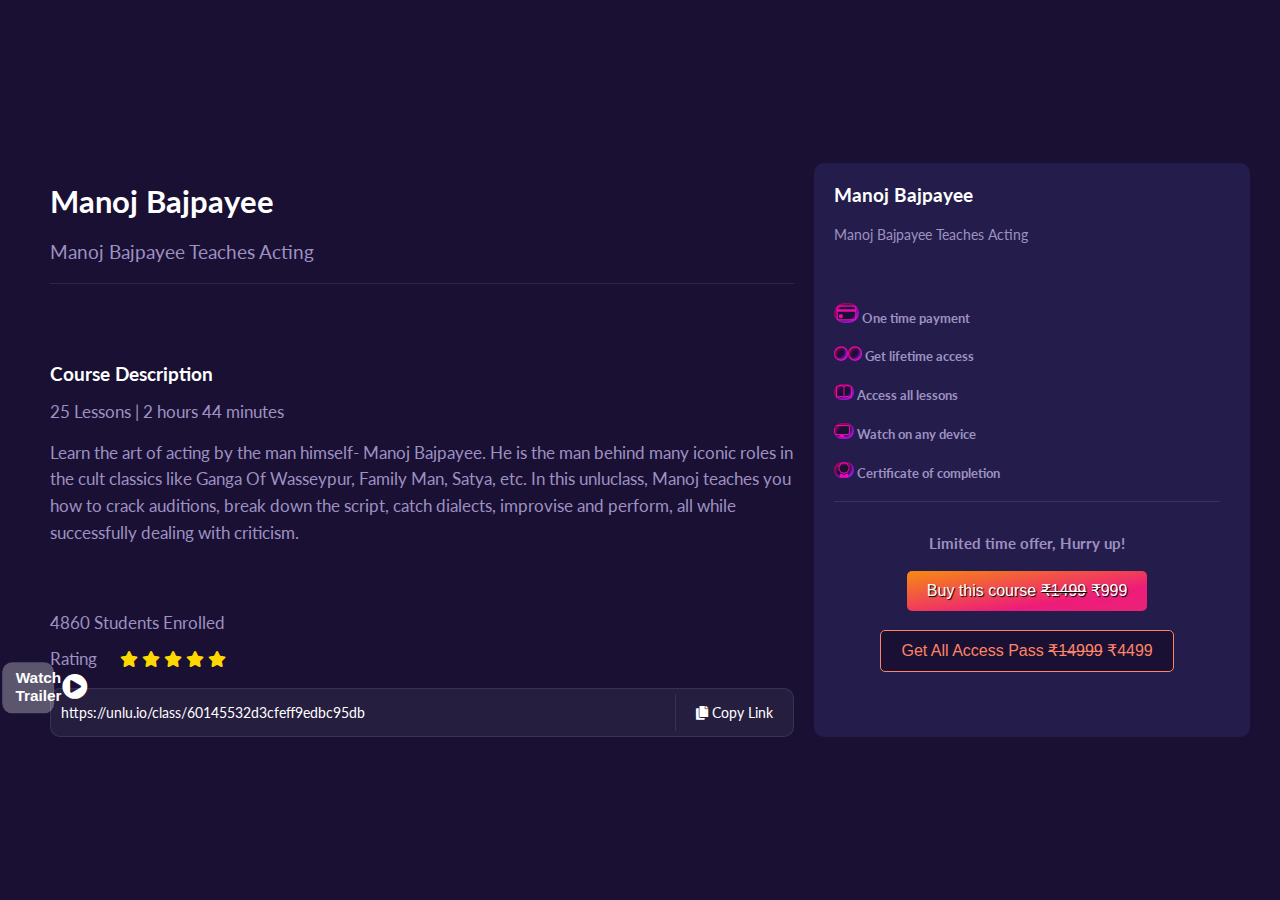
==== commit caa52a63: "Changes to Unlu and refine some styles" ====
--- a/unlu.html
+++ b/unlu.html
@@ -1,152 +1,237 @@
 <!DOCTYPE html>
 <html lang="en">
-
-    <head>
-        <meta charset="UTF-8">
-        <meta http-equiv="X-UA-Compatible" content="IE=edge">
-        <meta name="viewport" content="width=device-width, initial-scale=1.0">
-        <title>Document</title>
-        <link rel="stylesheet" href="https://cdnjs.cloudflare.com/ajax/libs/font-awesome/5.15.3/css/all.min.css">
-        <link rel="stylesheet" href="style1.css">
-    </head>
-
-    <body>
-        <section class="unlu-main">
-            <div class="unlu-container">
-                <div class="unlu-img">
-                    <img src="https://d2sbanhm648peq.cloudfront.net/450x600/thumbnails/s1manojbajpayee01/manoj_bajpayee_class_thumbnail_3-4.jpg"
-                        alt="">
-                    <div class="unlu-btn">
-                        <button>Watch Trailer</button>
-                        <i class="fas fa-play-circle"></i>
-                    </div>
-                </div>
-                <div class="unlu-text">
-                    <div class="unlu-header">
-                        <h1>Manoj Bajpayee</h1>
-                        <p>Manoj Bajpayee Teaches Acting</p>
-                        <div class="unlu-feat dnone">
-                            <div class="feat1">
-                                <p>One time payment</p>
-                                <p>Get lifetime access</p>
-                            </div>
-                            <div class="feat1">
-                                <p>Access all lessons</p>
-                                <p>Certificate of completion</p>
-                            </div>
-                        </div>
-                    </div>
-                    <div class="unlu-course">
-                        <div class="unlu-rating dnone">
-                            <p>4860 Students Enrolled</p>
-                            <p class="rating">Rating
-                                <span>
-                                    <i class="fas fa-star"></i>
-                                    <i class="fas fa-star"></i>
-                                    <i class="fas fa-star"></i>
-                                    <i class="fas fa-star"></i>
-                                    <i class="fas fa-star"></i>
-                                </span>
-                            </p>
-
-                            <div class="unlu-url">
-                                <a href="https://unlu.io/class/60145532d3cfeff9edbc95db">Share this course</a>
-                                <a>
-                                    <span><i class="fas fa-copy"></i>
-                                        <i class="fas fa-share-alt"></i>
-                                    </span>
-                                </a>
-                            </div>
-                        </div>
-                        <div class="course-part">
-                            <h3>Course Description</h3>
-                            <p class="unlu-less">25 Lessons | 2 hours 44 minutes</p>
-                            <p>Learn the art of acting by the man himself- Manoj Bajpayee. He is the man behind many
-                                iconic roles in the cult classics like Ganga Of Wasseypur, Family Man, Satya, etc. In
-                                this unluclass, Manoj teaches you how to crack auditions, break down the script, catch
-                                dialects, improvise and perform, all while successfully dealing with criticism.</p>
-                        </div>
-                        
-                        <div class="unlu-btn-1-mob dnone">
-                            <button class="unlu-button1">Buy this course <s>1499</s> 999 </button>
-                        </div>
-                        
-                        
-                        <div class="unlu-rating dn">
-                            <p>4860 Students Enrolled</p>
-                            <p class="rating">Rating
-                                <span>
-                                    <i class="fas fa-star"></i>
-                                    <i class="fas fa-star"></i>
-                                    <i class="fas fa-star"></i>
-                                    <i class="fas fa-star"></i>
-                                    <i class="fas fa-star"></i>
-                                </span>
-                            </p>
-                            <div class="unlu-url">
-                                <a
-                                    href="https://unlu.io/class/60145532d3cfeff9edbc95db">https://unlu.io/class/60145532d3cfeff9edbc95db</a>
-                                <a>
-                                    <span><i class="fas fa-copy"></i>
-                                        Copy Link
-                                    </span>
-                                </a>
-                            </div>
-                        </div>
-                    </div>
-                </div>
-                <div class="side-about dn">
-                    <div class="side-text">
-                        <div class="side-header">
-                            <h1>Manoj Bajpayee</h1>
-                            <p>Manoj Bajpayee Teaches Acting</p>
-                        </div>
-                        <div class="unlu-about">
-                            <p><svg xmlns="http://www.w3.org/2000/svg" width="25" height="20" fill="currentColor"
-                                    class="bi bi-credit-card" viewBox="0 0 16 16">
-                                    <path
-                                        d="M0 4a2 2 0 0 1 2-2h12a2 2 0 0 1 2 2v8a2 2 0 0 1-2 2H2a2 2 0 0 1-2-2V4zm2-1a1 1 0 0 0-1 1v1h14V4a1 1 0 0 0-1-1H2zm13 4H1v5a1 1 0 0 0 1 1h12a1 1 0 0 0 1-1V7z" />
-                                    <path d="M2 10a1 1 0 0 1 1-1h1a1 1 0 0 1 1 1v1a1 1 0 0 1-1 1H3a1 1 0 0 1-1-1v-1z" />
-                                </svg> One time payment</p>
-                            <p><svg xmlns="http://www.w3.org/2000/svg" width="14" height="15" fill="currentColor"
-                                    class="bi bi-circle" viewBox="0 0 16 16">
-                                    <path d="M8 15A7 7 0 1 1 8 1a7 7 0 0 1 0 14zm0 1A8 8 0 1 0 8 0a8 8 0 0 0 0 16z" />
-                                </svg><svg xmlns="http://www.w3.org/2000/svg" width="14" height="15" fill="currentColor"
-                                    class="bi bi-circle" viewBox="0 0 16 16">
-                                    <path d="M8 15A7 7 0 1 1 8 1a7 7 0 0 1 0 14zm0 1A8 8 0 1 0 8 0a8 8 0 0 0 0 16z" />
-                                </svg> Get lifetime access</p>
-                            <p> <svg xmlns="http://www.w3.org/2000/svg" width="20" height="16" fill="currentColor"
-                                    class="bi bi-book" viewBox="0 0 16 16">
-                                    <path
-                                        d="M1 2.828c.885-.37 2.154-.769 3.388-.893 1.33-.134 2.458.063 3.112.752v9.746c-.935-.53-2.12-.603-3.213-.493-1.18.12-2.37.461-3.287.811V2.828zm7.5-.141c.654-.689 1.782-.886 3.112-.752 1.234.124 2.503.523 3.388.893v9.923c-.918-.35-2.107-.692-3.287-.81-1.094-.111-2.278-.039-3.213.492V2.687zM8 1.783C7.015.936 5.587.81 4.287.94c-1.514.153-3.042.672-3.994 1.105A.5.5 0 0 0 0 2.5v11a.5.5 0 0 0 .707.455c.882-.4 2.303-.881 3.68-1.02 1.409-.142 2.59.087 3.223.877a.5.5 0 0 0 .78 0c.633-.79 1.814-1.019 3.222-.877 1.378.139 2.8.62 3.681 1.02A.5.5 0 0 0 16 13.5v-11a.5.5 0 0 0-.293-.455c-.952-.433-2.48-.952-3.994-1.105C10.413.809 8.985.936 8 1.783z" />
-                                </svg> Access all lessons</p>
-                            <p> <svg xmlns="http://www.w3.org/2000/svg" width="20" height="16" fill="currentColor"
-                                    class="bi bi-display" viewBox="0 0 20 16">
-                                    <path
-                                        d="M0 4s0-2 2-2h12s2 0 2 2v6s0 2-2 2h-4c0 .667.083 1.167.25 1.5H11a.5.5 0 0 1 0 1H5a.5.5 0 0 1 0-1h.75c.167-.333.25-.833.25-1.5H2s-2 0-2-2V4zm1.398-.855a.758.758 0 0 0-.254.302A1.46 1.46 0 0 0 1 4.01V10c0 .325.078.502.145.602.07.105.17.188.302.254a1.464 1.464 0 0 0 .538.143L2.01 11H14c.325 0 .502-.078.602-.145a.758.758 0 0 0 .254-.302 1.464 1.464 0 0 0 .143-.538L15 9.99V4c0-.325-.078-.502-.145-.602a.757.757 0 0 0-.302-.254A1.46 1.46 0 0 0 13.99 3H2c-.325 0-.502.078-.602.145z" />
-                                </svg> Watch on any device</p>
-                            <p><svg xmlns="http://www.w3.org/2000/svg" width="20" height="16" fill="currentColor"
-                                    class="bi bi-award" viewBox="0 0 16 16">
-                                    <path
-                                        d="M9.669.864 8 0 6.331.864l-1.858.282-.842 1.68-1.337 1.32L2.6 6l-.306 1.854 1.337 1.32.842 1.68 1.858.282L8 12l1.669-.864 1.858-.282.842-1.68 1.337-1.32L13.4 6l.306-1.854-1.337-1.32-.842-1.68L9.669.864zm1.196 1.193.684 1.365 1.086 1.072L12.387 6l.248 1.506-1.086 1.072-.684 1.365-1.51.229L8 10.874l-1.355-.702-1.51-.229-.684-1.365-1.086-1.072L3.614 6l-.25-1.506 1.087-1.072.684-1.365 1.51-.229L8 1.126l1.356.702 1.509.229z" />
-                                    <path d="M4 11.794V16l4-1 4 1v-4.206l-2.018.306L8 13.126 6.018 12.1 4 11.794z" />
-                                </svg> Certificate of completion</p>
-                        </div>
-                    </div>
-                    <div class="unlu-offer">
-                        <p>Limited time offer, Hurry up!</p>
-                    </div>
-                    <div class="unlu-btn-1">
-                        <button class="unlu-button1">Buy this course <s>₹1499</s> ₹999</button>
-                    </div> <br>
-                    <div class="unlu-btn-2">
-                        <button class="unlu-button2">Get All Access Pass <s>₹14999</s>
-                            ₹4499</button>
-                    </div>
-                </div>
-            </div>
-        </section>
-        <script src="https://cdnjs.cloudflare.com/ajax/libs/font-awesome/5.15.3/js/all.min.js"></script>
-    </body>
-
+  <head>
+    <meta charset="UTF-8" />
+    <meta http-equiv="X-UA-Compatible" content="IE=edge" />
+    <meta name="viewport" content="width=device-width, initial-scale=1.0" />
+    <title>Unlu Page</title>
+    <link
+      rel="stylesheet"
+      href="https://cdnjs.cloudflare.com/ajax/libs/font-awesome/5.15.3/css/all.min.css"
+    />
+    <link rel="stylesheet" href="style1.css" />
+  </head>
+
+  <body>
+    <section class="unlu-main">
+      <div class="unlu-container">
+        <div class="unlu-img">
+          <img
+            src="https://d2sbanhm648peq.cloudfront.net/450x600/thumbnails/s1manojbajpayee01/manoj_bajpayee_class_thumbnail_3-4.jpg"
+            alt=""
+          />
+          <div class="unlu-btn">
+            <button>Watch Trailer</button>
+            <i class="fas fa-play-circle"></i>
+          </div>
+        </div>
+        <div class="unlu-text">
+          <div class="unlu-header">
+            <h1>Manoj Bajpayee</h1>
+            <p>Manoj Bajpayee Teaches Acting</p>
+            <div class="unlu-feat dnone">
+              <div class="feat1">
+                <p>One time payment</p>
+                <p>Get lifetime access</p>
+              </div>
+              <div class="feat1">
+                <p>Access all lessons</p>
+                <p>Certificate of completion</p>
+              </div>
+            </div>
+          </div>
+          <div class="unlu-course">
+            <div class="unlu-rating dnone">
+              <p>4860 Students Enrolled</p>
+              <p class="rating">
+                Rating
+                <span>
+                  <i class="fas fa-star"></i>
+                  <i class="fas fa-star"></i>
+                  <i class="fas fa-star"></i>
+                  <i class="fas fa-star"></i>
+                  <i class="fas fa-star"></i>
+                </span>
+              </p>
+
+              <div class="unlu-url">
+                <a href="https://unlu.io/class/60145532d3cfeff9edbc95db"
+                  >Share this course</a
+                >
+                <a>
+                  <span
+                    ><i class="fas fa-copy"></i>
+                    <i class="fas fa-share-alt"></i>
+                  </span>
+                </a>
+              </div>
+            </div>
+            <div class="course-part">
+              <h3>Course Description</h3>
+              <p class="unlu-less">25 Lessons | 2 hours 44 minutes</p>
+              <p>
+                Learn the art of acting by the man himself- Manoj Bajpayee. He
+                is the man behind many iconic roles in the cult classics like
+                Ganga Of Wasseypur, Family Man, Satya, etc. In this unluclass,
+                Manoj teaches you how to crack auditions, break down the script,
+                catch dialects, improvise and perform, all while successfully
+                dealing with criticism.
+              </p>
+            </div>
+
+            <div class="unlu-btn-1-mob dnone">
+              <button class="unlu-button1">
+                Buy this course <s>1499</s> 999
+              </button>
+            </div>
+
+            <div class="unlu-rating dn">
+              <p>4860 Students Enrolled</p>
+              <p class="rating">
+                Rating
+                <span>
+                  <i class="fas fa-star"></i>
+                  <i class="fas fa-star"></i>
+                  <i class="fas fa-star"></i>
+                  <i class="fas fa-star"></i>
+                  <i class="fas fa-star"></i>
+                </span>
+              </p>
+              <div class="unlu-url">
+                <a href="https://unlu.io/class/60145532d3cfeff9edbc95db"
+                  >https://unlu.io/class/60145532d3cfeff9edbc95db</a
+                >
+                <a>
+                  <span
+                    ><i class="fas fa-copy"></i>
+                    Copy Link
+                  </span>
+                </a>
+              </div>
+            </div>
+          </div>
+        </div>
+        <div class="side-about dn" id="side-about-d">
+          <div class="side-text">
+            <div class="side-header">
+              <h1>Manoj Bajpayee</h1>
+              <p>Manoj Bajpayee Teaches Acting</p>
+            </div>
+            <div class="unlu-about">
+              <p>
+                <svg
+                  xmlns="http://www.w3.org/2000/svg"
+                  width="25"
+                  height="20"
+                  fill="currentColor"
+                  class="bi bi-credit-card"
+                  viewBox="0 0 16 16"
+                >
+                  <path
+                    d="M0 4a2 2 0 0 1 2-2h12a2 2 0 0 1 2 2v8a2 2 0 0 1-2 2H2a2 2 0 0 1-2-2V4zm2-1a1 1 0 0 0-1 1v1h14V4a1 1 0 0 0-1-1H2zm13 4H1v5a1 1 0 0 0 1 1h12a1 1 0 0 0 1-1V7z"
+                  />
+                  <path
+                    d="M2 10a1 1 0 0 1 1-1h1a1 1 0 0 1 1 1v1a1 1 0 0 1-1 1H3a1 1 0 0 1-1-1v-1z"
+                  />
+                </svg>
+                One time payment
+              </p>
+              <p>
+                <svg
+                  xmlns="http://www.w3.org/2000/svg"
+                  width="14"
+                  height="15"
+                  fill="currentColor"
+                  class="bi bi-circle"
+                  viewBox="0 0 16 16"
+                >
+                  <path
+                    d="M8 15A7 7 0 1 1 8 1a7 7 0 0 1 0 14zm0 1A8 8 0 1 0 8 0a8 8 0 0 0 0 16z"
+                  /></svg
+                ><svg
+                  xmlns="http://www.w3.org/2000/svg"
+                  width="14"
+                  height="15"
+                  fill="currentColor"
+                  class="bi bi-circle"
+                  viewBox="0 0 16 16"
+                >
+                  <path
+                    d="M8 15A7 7 0 1 1 8 1a7 7 0 0 1 0 14zm0 1A8 8 0 1 0 8 0a8 8 0 0 0 0 16z"
+                  />
+                </svg>
+                Get lifetime access
+              </p>
+              <p>
+                <svg
+                  xmlns="http://www.w3.org/2000/svg"
+                  width="20"
+                  height="16"
+                  fill="currentColor"
+                  class="bi bi-book"
+                  viewBox="0 0 16 16"
+                >
+                  <path
+                    d="M1 2.828c.885-.37 2.154-.769 3.388-.893 1.33-.134 2.458.063 3.112.752v9.746c-.935-.53-2.12-.603-3.213-.493-1.18.12-2.37.461-3.287.811V2.828zm7.5-.141c.654-.689 1.782-.886 3.112-.752 1.234.124 2.503.523 3.388.893v9.923c-.918-.35-2.107-.692-3.287-.81-1.094-.111-2.278-.039-3.213.492V2.687zM8 1.783C7.015.936 5.587.81 4.287.94c-1.514.153-3.042.672-3.994 1.105A.5.5 0 0 0 0 2.5v11a.5.5 0 0 0 .707.455c.882-.4 2.303-.881 3.68-1.02 1.409-.142 2.59.087 3.223.877a.5.5 0 0 0 .78 0c.633-.79 1.814-1.019 3.222-.877 1.378.139 2.8.62 3.681 1.02A.5.5 0 0 0 16 13.5v-11a.5.5 0 0 0-.293-.455c-.952-.433-2.48-.952-3.994-1.105C10.413.809 8.985.936 8 1.783z"
+                  />
+                </svg>
+                Access all lessons
+              </p>
+              <p>
+                <svg
+                  xmlns="http://www.w3.org/2000/svg"
+                  width="20"
+                  height="16"
+                  fill="currentColor"
+                  class="bi bi-display"
+                  viewBox="0 0 20 16"
+                >
+                  <path
+                    d="M0 4s0-2 2-2h12s2 0 2 2v6s0 2-2 2h-4c0 .667.083 1.167.25 1.5H11a.5.5 0 0 1 0 1H5a.5.5 0 0 1 0-1h.75c.167-.333.25-.833.25-1.5H2s-2 0-2-2V4zm1.398-.855a.758.758 0 0 0-.254.302A1.46 1.46 0 0 0 1 4.01V10c0 .325.078.502.145.602.07.105.17.188.302.254a1.464 1.464 0 0 0 .538.143L2.01 11H14c.325 0 .502-.078.602-.145a.758.758 0 0 0 .254-.302 1.464 1.464 0 0 0 .143-.538L15 9.99V4c0-.325-.078-.502-.145-.602a.757.757 0 0 0-.302-.254A1.46 1.46 0 0 0 13.99 3H2c-.325 0-.502.078-.602.145z"
+                  />
+                </svg>
+                Watch on any device
+              </p>
+              <p>
+                <svg
+                  xmlns="http://www.w3.org/2000/svg"
+                  width="20"
+                  height="16"
+                  fill="currentColor"
+                  class="bi bi-award"
+                  viewBox="0 0 16 16"
+                >
+                  <path
+                    d="M9.669.864 8 0 6.331.864l-1.858.282-.842 1.68-1.337 1.32L2.6 6l-.306 1.854 1.337 1.32.842 1.68 1.858.282L8 12l1.669-.864 1.858-.282.842-1.68 1.337-1.32L13.4 6l.306-1.854-1.337-1.32-.842-1.68L9.669.864zm1.196 1.193.684 1.365 1.086 1.072L12.387 6l.248 1.506-1.086 1.072-.684 1.365-1.51.229L8 10.874l-1.355-.702-1.51-.229-.684-1.365-1.086-1.072L3.614 6l-.25-1.506 1.087-1.072.684-1.365 1.51-.229L8 1.126l1.356.702 1.509.229z"
+                  />
+                  <path
+                    d="M4 11.794V16l4-1 4 1v-4.206l-2.018.306L8 13.126 6.018 12.1 4 11.794z"
+                  />
+                </svg>
+                Certificate of completion
+              </p>
+            </div>
+          </div>
+
+          <div class="btn-group-d">
+            <div class="unlu-offer">
+              <p>Limited time offer, Hurry up!</p>
+            </div>
+            <div class="unlu-btn-1">
+              <button class="unlu-button1">
+                Buy this course <s>₹1499</s> ₹999
+              </button>
+            </div>
+            <br />
+            <div class="unlu-btn-2">
+              <button class="unlu-button2">
+                Get All Access Pass <s>₹14999</s> ₹4499
+              </button>
+            </div>
+          </div>
+        </div>
+      </div>
+    </section>
+    <script src="https://cdnjs.cloudflare.com/ajax/libs/font-awesome/5.15.3/js/all.min.js"></script>
+  </body>
 </html>
--- a/style1.css
+++ b/style1.css
@@ -1,390 +1,428 @@
-@import url('https://fonts.googleapis.com/css2?family=Lato&display=swap');
-*{
-    margin: 0;
-    padding: 0;
-}
-
-body{
-    background-color: #191034;
-    color: #9e91c1;
-    font-family: 'Lato';
-}
-
-.unlu-container{
+@import url("https://fonts.googleapis.com/css2?family=Lato&display=swap");
+* {
+  margin: 0;
+  padding: 0;
+}
+
+body {
+  background-color: #191034;
+  color: #9e91c1;
+  font-family: "Lato";
+}
+
+.unlu-container {
+  display: flex;
+  flex-grow: 1;
+  flex-basis: 0;
+  padding: 80px 30px;
+}
+
+.unlu-img img {
+  /* width: 23vw;
+  height: 42vw; */
+  object-fit: cover;
+  border-radius: 5px;
+}
+
+.unlu-img {
+  padding: 10px 20px;
+  position: relative;
+  display: flex;
+  justify-content: center;
+}
+
+.unlu-text {
+  display: flex;
+  flex-direction: column;
+  padding-top: 20px;
+}
+
+.unlu-header {
+  padding-bottom: 20px;
+  border-bottom: 1px solid rgba(240, 234, 255, 0.1);
+  margin-bottom: 10px;
+}
+
+.unlu-header h1 {
+  font-size: 2.4vw;
+  color: white;
+  margin-bottom: 1.5vw;
+}
+
+.unlu-header p {
+  font-size: 1.5vw;
+}
+
+.unlu-course p {
+  font-size: 1.3vw;
+  margin: 1.1vw 0 0.5vw 0;
+  line-height: 1.6;
+}
+
+.course-part h3 {
+  margin: 1vw 0 0.5vw 0;
+  font-size: 1.5vw;
+  color: white;
+}
+
+.unlu-rating p {
+  margin-bottom: -5px;
+}
+
+.unlu-rating span {
+  margin-left: 1.5vw;
+}
+
+.unlu-url {
+  color: white;
+  font-size: 1.1vw;
+  margin-top: 20px;
+  background-color: hsla(0, 0%, 100%, 0.06);
+  border: 1px solid rgba(240, 234, 255, 0.1);
+  padding: 0 0px 0 10px;
+  border-radius: 10px;
+  display: flex;
+  justify-content: space-between;
+}
+
+.unlu-rating {
+  margin-top: 5vw;
+}
+
+.unlu-rating .fa-star {
+  font-size: 1.25vw;
+  color: gold;
+}
+
+.unlu-url a {
+  color: white;
+  text-decoration: none;
+  margin: 15px 0;
+}
+
+.unlu-url span {
+  cursor: pointer;
+  border-left: 1px solid rgba(240, 234, 255, 0.1);
+  padding: 10px 20px;
+}
+
+.unlu-btn {
+  background-color: hsla(0, 0%, 100%, 0.29);
+  position: absolute;
+  top: 78%;
+  left: 46%;
+  transform: translate(-50%, 100%);
+  padding: 0.6vw 1vw;
+  border: none;
+  width: 65%;
+  cursor: pointer;
+  border-radius: 10px;
+  display: inline-flex;
+  justify-content: space-between;
+  align-items: center;
+}
+
+.unlu-btn button {
+  color: white;
+  font-weight: 800;
+  font-size: 1.2vw;
+  background-color: transparent;
+  border: none;
+}
+
+.unlu-btn .fa-play-circle {
+  color: white;
+  font-size: 2vw;
+}
+
+.dnone {
+  display: none;
+}
+
+.side-about {
+  display: flex;
+  flex-direction: column;
+  justify-content: space-between;
+  margin: 0 20px;
+  width: 100%;
+  background-color: #241d4c;
+  padding: 20px 30px 10px 20px;
+  border-radius: 10px;
+}
+
+.side-about {
+  padding-bottom: 65px;
+}
+
+.side-header {
+  padding-bottom: 20px;
+  margin-bottom: 40px;
+}
+
+.side-header h1 {
+  font-size: 1.5vw;
+  color: white;
+  margin-bottom: 1.5vw;
+}
+
+.side-header p {
+  font-size: 1.1vw;
+}
+
+.unlu-about p {
+  margin-bottom: 20px;
+  font-size: 1vw;
+  font-weight: 700;
+}
+
+.unlu-about {
+  border-bottom: 1px solid rgba(240, 234, 255, 0.1);
+}
+
+.unlu-offer {
+  align-items: center;
+  text-align: center;
+  margin: 2.5vw 0 1.5vw 0;
+  font-size: 1.2vw;
+  font-weight: 700;
+}
+
+.unlu-button1 {
+  border: 0;
+  line-height: 2.5;
+  padding: 0 20px;
+  font-size: 1rem;
+  text-align: center;
+  margin: 5px 0 0 50px;
+  color: #fff;
+  text-shadow: 1px 1px 1px #000;
+  border-radius: 5px;
+  background-color: rgb(236, 3, 147);
+  background-image: linear-gradient(
+    to top left,
+    rgba(236, 158, 12, 0.2),
+    rgba(240, 127, 21, 0.2) 30%,
+    rgb(247, 139, 16)
+  );
+}
+
+.bi-award,
+.bi-display,
+.bi-book,
+.bi-circle,
+.bi-credit-card {
+  border-radius: 40px;
+  color: #ec09b3;
+  background-color: #191034;
+  box-shadow: inset 2px 2px 3px rgba(255, 5, 122, 0.6),
+    inset -2px -2px 3px rgb(171, 23, 230);
+}
+.unlu-button2 {
+  border: 0;
+  line-height: 2.5;
+  padding: 0 20px;
+  font-size: 1em;
+  margin: 0 0 0 30px;
+  color: #ff8467;
+  border: 1px solid #ec09b3;
+  border-radius: 5px;
+  background-color: #191034;
+  border-color: #ff8467;
+}
+
+@media screen and (max-width: 1150px) {
+  .dnone {
+    display: block;
+  }
+
+  .dn {
+    display: none;
+  }
+
+  .unlu-container {
     display: flex;
-    flex-grow: 1;
-    flex-basis: 0;
-    padding: 80px 30px;
-}
-
-.unlu-img img{
-    width: 23vw;
-    height: 42vw;
-    object-fit: cover;
-    border-radius: 5px;
-}
-
-.unlu-img{
-    padding: 10px 30px 10px 10px;
-    position: relative;
+    flex-direction: column;
     align-items: center;
     justify-content: center;
-}
-
-.unlu-text{
-    display: flex;
-    flex-direction: column;
-    padding-top: 20px;
-}
-
-.unlu-header{
+    padding: 80px 0;
+  }
+
+  .unlu-img {
+    padding: 10px;
+  }
+
+  .unlu-img img {
+    width: 60vw;
+    height: 80vw;
+    border-radius: 10px;
+    object-fit: cover;
+    align-self: center;
+  }
+
+  .unlu-text {
+    align-items: center;
+    justify-content: center;
+    text-align: center;
+    max-height: none;
+    margin-top: -75px;
+  }
+
+  .unlu-header h1 {
+    font-size: 7vw;
+    margin-top: 60px;
+    color: #fff;
+  }
+
+  .unlu-header p {
+    font-size: 4vw;
+    margin-top: 5px;
+  }
+
+  .unlu-header {
+    border-bottom: 1px solid rgba(240, 234, 255, 0.1);
+    width: 100%;
+  }
+
+  .unlu-rating {
+    align-items: center;
+    justify-content: center;
     padding-bottom: 20px;
-    border-bottom: 1px solid rgba(240,234,255,.1);
-    margin-bottom: 10px;
-}
-
-.unlu-header h1{
-    font-size: 2.4vw;
-    color: white;
-    margin-bottom: 1.5vw;
-}
-
-.unlu-header p{
-    font-size: 1.5vw;
-}
-
-.unlu-course p{
-    font-size: 1.3vw;
-    margin: 1.1vw 0 .5vw 0;
-    line-height: 1.6;
-}
-
-.course-part h3{
-    margin: 1vw 0 .5vw 0;
-    font-size: 1.5vw;
-    color: white;
-}
-
-.unlu-rating p{
-    margin-bottom: -5px;
-}
-
-.unlu-rating span{
-    margin-left: 1.5vw;
-}
-
-.unlu-url{
-    color: white;
-    font-size: 1.1vw;
-    margin-top: 20px;
-    background-color: hsla(0,0%,100%,.06);
-    border: 1px solid rgba(240,234,255,.1);
-    padding: 0 0px 0 10px;
-    border-radius: 10px;
-    display: flex;
-    justify-content: space-between;
-}
-
-.unlu-rating{
-    margin-top: 5vw;
-}
-
-.unlu-rating .fa-star{
-    font-size: 1.25vw;
-    color: gold;
-}
-
-.unlu-url a{
-    color: white;
-    text-decoration: none;
-    margin: 15px 0;
-}
-
-.unlu-url span{
+    border-bottom: 1px solid rgba(240, 234, 255, 0.1);
+    margin-top: -6px;
+  }
+
+  .unlu-rating p {
+    font-size: 3.5vw;
+    margin-bottom: 3px;
+  }
+
+  .unlu-rating span {
+    margin-left: 20px;
+  }
+
+  .unlu-rating .fa-star {
+    font-size: 3.5vw;
+    margin-left: 2px;
+  }
+
+  .unlu-url {
+    align-self: center;
+    padding: 0px 0 0 15px;
+    font-size: 4vw;
+    margin: 10px 20px 0 20px;
+  }
+
+  .unlu-url span {
     cursor: pointer;
-    border-left: 1px solid rgba(240,234,255,.1);
-    padding: 10px 20px;
-}
-
-.unlu-btn{
-    background-color: hsla(0,0%,100%,.29);
+    border: none;
+    color: #9e91c1;
+  }
+
+  .unlu-url .fa-copy {
+    margin-right: 20px;
+  }
+
+  .course-part {
+    padding: 20px 40px 20px 30px;
+    align-items: center;
+    justify-content: center;
+    text-align: start;
+  }
+
+  .course-part h3 {
+    font-size: 5vw;
+  }
+
+  .course-part p {
+    font-size: 3.5vw;
+    font-weight: 500;
+  }
+
+  .unlu-less {
+    padding-bottom: 10px;
+  }
+
+  .unlu-btn {
+    background-color: hsla(0, 0%, 100%, 0.29);
     position: absolute;
-    top: 78%;
-    left: 46%;
-    transform: translate(-50%, 100%);
-    padding: 0.6vw 1vw;
+    top: 62%;
+    left: 50%;
+    padding: 4vw 2.5vw;
     border: none;
-    width: 65%;
+    width: 80%;
     cursor: pointer;
     border-radius: 10px;
     display: inline-flex;
     justify-content: space-between;
     align-items: center;
-}
-
-.unlu-btn button{
+  }
+
+  .unlu-btn button {
     color: white;
-    font-weight: 800;
-    font-size: 1.2vw;
+    font-weight: 600;
+    font-size: 4vw;
     background-color: transparent;
     border: none;
-}
-
-.unlu-btn .fa-play-circle{
-    color: white;
-    font-size: 2vw;
-}
-
-.dnone{
-    display: none;
-}
-
-.side-about{
-    height: fit-content;
-    margin: 0 20px ;
-    width: 100%;
-    background-color: #241d4c;
-    padding: 20px 30px 10px 20px;
-    border-radius: 10px;
-}
-
-
-.side-about{
-    padding-bottom: 65px;
-}
-
-.side-header{
-    padding-bottom: 20px;
-    margin-bottom: 40px;
-}
-
-.side-header h1{
-    font-size: 1.5vw;
-    color: white;
-    margin-bottom: 1.5vw;
-}
-
-.side-header p{
-    font-size: 1.1vw;
-}
-
-.unlu-about p{
-    margin-bottom: 20px;
-    font-size: 1.vw;
-    font-weight: 700;
-}
-
-.unlu-about{
-    border-bottom: 1px solid rgba(240,234,255,.1);
-}
-
-.unlu-offer{
-    align-items: center;
-    text-align: center;
-    margin: 2.5vw 0 1.5vw 0;
-    font-size: 1.2vw;
-    font-weight: 700;
-}
-
-.unlu-button1{
-    border: 0;
-    line-height: 2.5;
-    padding: 0 20px;
-    font-size: 1rem;
-    text-align: center;
-    margin: 5px 0 0 50px;
+  }
+
+  .unlu-btn .fa-play-circle {
+    font-size: 5.3vw;
+  }
+
+  .unlu-feat {
+    padding: 6vw 0;
+    display: grid;
+    grid-template-columns: auto auto;
+    width: 100vw;
+    justify-content: center;
+  }
+
+  .unlu-feat p {
     color: #fff;
-    text-shadow: 1px 1px 1px #000;
-    border-radius: 5px;
-    background-color: rgb(236, 3, 147);
-    background-image: linear-gradient(to top left,
-                                      rgba(236, 158, 12, 0.2),
-                                      rgba(240, 127, 21, 0.2) 30%,
-                                      rgb(247, 139, 16));
- }
-
-
-.bi-award ,.bi-display,.bi-book,.bi-circle,.bi-credit-card{
-    border-radius: 40px;
-    color: #ec09b3;
-    background-color: #191034;
-    box-shadow: inset 2px 2px 3px rgba(255, 5, 122, 0.6),
-                inset -2px -2px 3px rgb(171, 23, 230);
-}
-.unlu-button2{
-    border: 0;
-    line-height: 2.5;
-    padding: 0 20px;
-    font-size: 1em;
-    margin: 0 0 0 30px;
-    color: #ff8467;
-    border: 1px solid #ec09b3; 
-    border-radius: 5px;
-    background-color:#191034 ;
-    border-color: #ff8467;
-}
-
-@media screen and (max-width: 700px) {
-
-    .dnone{
-        display: block;
-    }
-
-    .dn{
-        display: none;
-    }
-
-    .unlu-container{
-        display: flex;
-        flex-direction: column;
-        align-items: center;
-        justify-content: center;
-        padding: 80px 0;
-    }
-
-    .unlu-img{
-        padding: 10px;
-    }
-
-    .unlu-img img{
-        width: 60vw;
-        height: 80vw;
-        border-radius: 10px;
-        object-fit: cover;
-        align-self: center;
-    }
-
-    .unlu-text{
-        align-items: center;
-        justify-content: center;
-        text-align: center;
-        max-height: none;
-        margin-top: -75px;
-    }
-
-    .unlu-header h1{
-        font-size: 7vw;
-        margin-top: 60px;
-        color: #fff;
-    }
-
-    .unlu-header p{
-        font-size: 4vw;
-        margin-top: 5px;
-    }
-
-    .unlu-header{
-        border-bottom: 1px solid rgba(240,234,255,.1);
-        width: 100%;
-    }
-
-    .unlu-rating{
-        align-items: center;
-        justify-content: center;
-        padding-bottom: 20px;
-        border-bottom: 1px solid rgba(240,234,255,.1);
-        margin-top: -6px;
-    }
-
-    .unlu-rating p{
-        font-size: 3.5vw;
-        margin-bottom: 3px;
-    }
-
-    .unlu-rating span{
-        margin-left: 20px;
-    }
-
-    .unlu-rating .fa-star{
-        font-size: 3.5vw;
-        margin-left: 2px;
-    }
-
-    .unlu-url{
-        align-self: center;
-        padding: 0px 0 0 15px;
-        font-size: 4vw;
-        margin: 10px 20px 0 20px;
-    }
-
-    .unlu-url span{
-        cursor: pointer;
-        border: none;
-        color: #9e91c1;
-    }
-
-    .unlu-url .fa-copy{
-        margin-right: 20px;
-    }
-
-    .course-part{
-        padding: 20px 40px 20px 30px;
-        align-items: center;
-        justify-content: center;
-        text-align: start;
-    }
-
-    .course-part h3{
-        font-size: 5vw;
-    }
-
-    .course-part p{
-        font-size: 3.5vw;
-        font-weight: 500;
-    }
-
-    .unlu-less{
-        padding-bottom: 10px;
-    }
-
-    .unlu-btn{
-        background-color: hsla(0,0%,100%,.29);
-        position: absolute;
-        top: 62%;
-        left: 50%;
-        padding: 4vw 2.5vw;
-        border: none;
-        width: 80%;
-        cursor: pointer;
-        border-radius: 10px;
-        display: inline-flex;
-        justify-content: space-between;
-        align-items: center;
-    }
-
-    .unlu-btn button{
-        color: white;
-        font-weight: 600;
-        font-size: 4vw;
-        background-color: transparent;
-        border: none;
-    }
-
-    .unlu-btn .fa-play-circle{
-        font-size: 5.3vw;
-    }
-
-    .unlu-feat{
-        padding: 6vw 0;
-        display: grid;
-        grid-template-columns: auto auto;
-        width: 100vw;
-        justify-content: center;    
-    }
-
-    .unlu-feat p{
-        color: #fff;
-        font-family: CircularStd-Book;
-        font-size: 3vw;
-        margin: 2vw 3vw;
-        display: flex;
-    }
-
-
-    .unlu-btn-1 :button{
-        position: fixed;
-        bottom: -10px;        
-    }
-}
-
-
+    font-family: CircularStd-Book;
+    font-size: 3vw;
+    margin: 2vw 3vw;
+    display: flex;
+  }
+
+  .unlu-btn-1 {
+    position: fixed;
+    bottom: 10px;
+    padding: 0 0;
+  }
+}
+
+/* style addded by dma */
+.unlu-main {
+  height: 100vh;
+  display: flex;
+  justify-content: space-between;
+  align-items: center;
+}
+.unlu-container {
+  padding: 10px;
+}
+
+.unlu-btn-1 {
+  display: flex;
+  justify-content: center;
+  align-items: center;
+}
+
+.unlu-text {
+  justify-content: space-between;
+}
+
+.unlu-button1 {
+  margin: 0 auto;
+}
+
+.unlu-btn-2 {
+  display: flex;
+  justify-content: center;
+  align-items: center;
+}
+
+.unlu-button2 {
+  margin: 0 auto;
+}
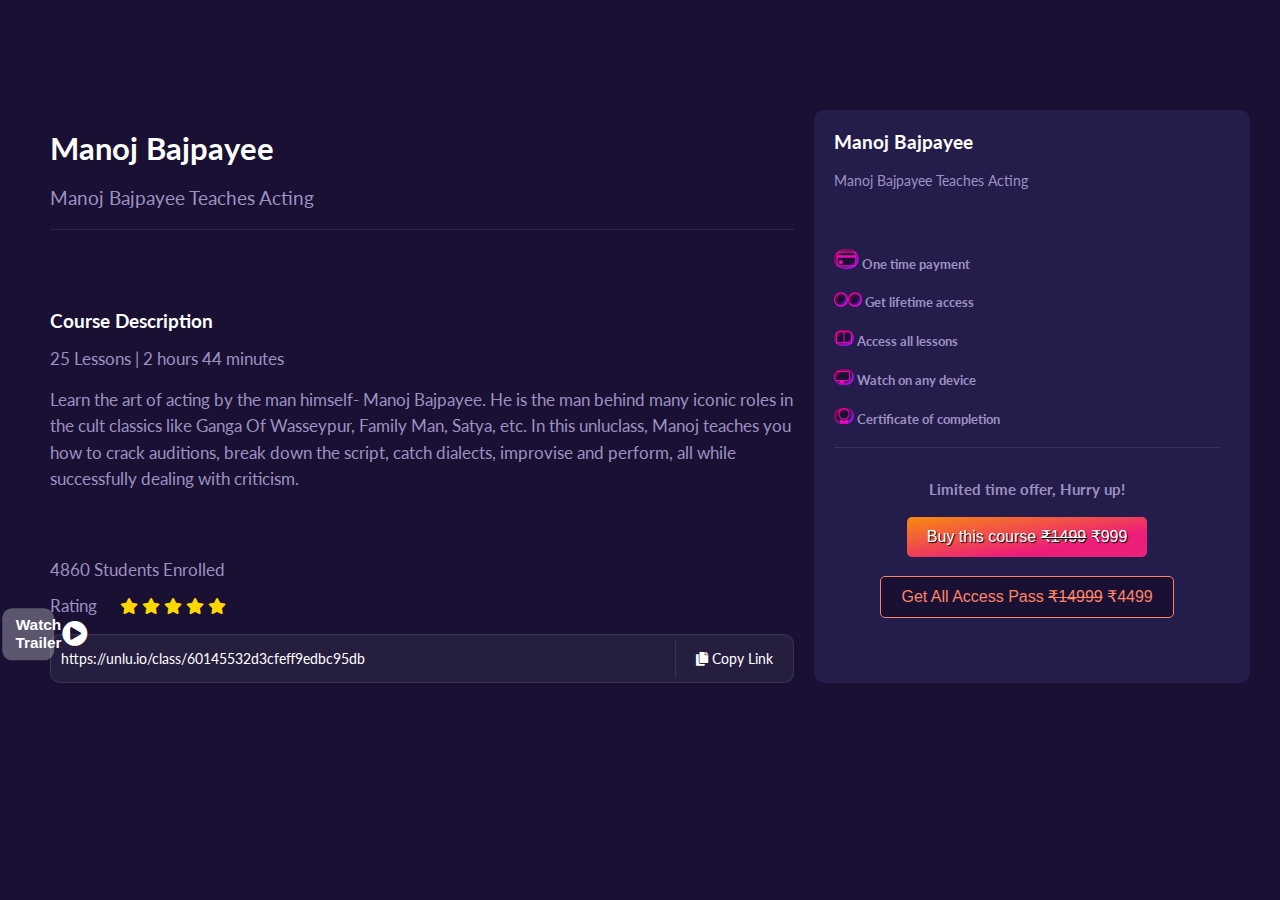
==== commit de4c1ee8: "make look feel good" ====
--- a/unlu.html
+++ b/unlu.html
@@ -9,6 +9,11 @@
       rel="stylesheet"
       href="https://cdnjs.cloudflare.com/ajax/libs/font-awesome/5.15.3/css/all.min.css"
     />
+    <link
+      rel="shortcut icon"
+      href="./hero-images/favicon.png"
+      type="image/x-icon"
+    />
     <link rel="stylesheet" href="style1.css" />
   </head>
 
--- a/style1.css
+++ b/style1.css
@@ -235,6 +235,10 @@
     display: block;
   }
 
+  .unlu-main {
+    margin-top: 32px !important;
+  }
+
   .dn {
     display: none;
   }
@@ -294,6 +298,7 @@
   .unlu-rating p {
     font-size: 3.5vw;
     margin-bottom: 3px;
+    margin-top: 10px;
   }
 
   .unlu-rating span {
@@ -309,7 +314,7 @@
     align-self: center;
     padding: 0px 0 0 15px;
     font-size: 4vw;
-    margin: 10px 20px 0 20px;
+    margin: 10px 20px 0 25px;
   }
 
   .unlu-url span {
@@ -394,10 +399,7 @@
 
 /* style addded by dma */
 .unlu-main {
-  height: 100vh;
-  display: flex;
-  justify-content: space-between;
-  align-items: center;
+  margin-top: 100px;
 }
 .unlu-container {
   padding: 10px;
